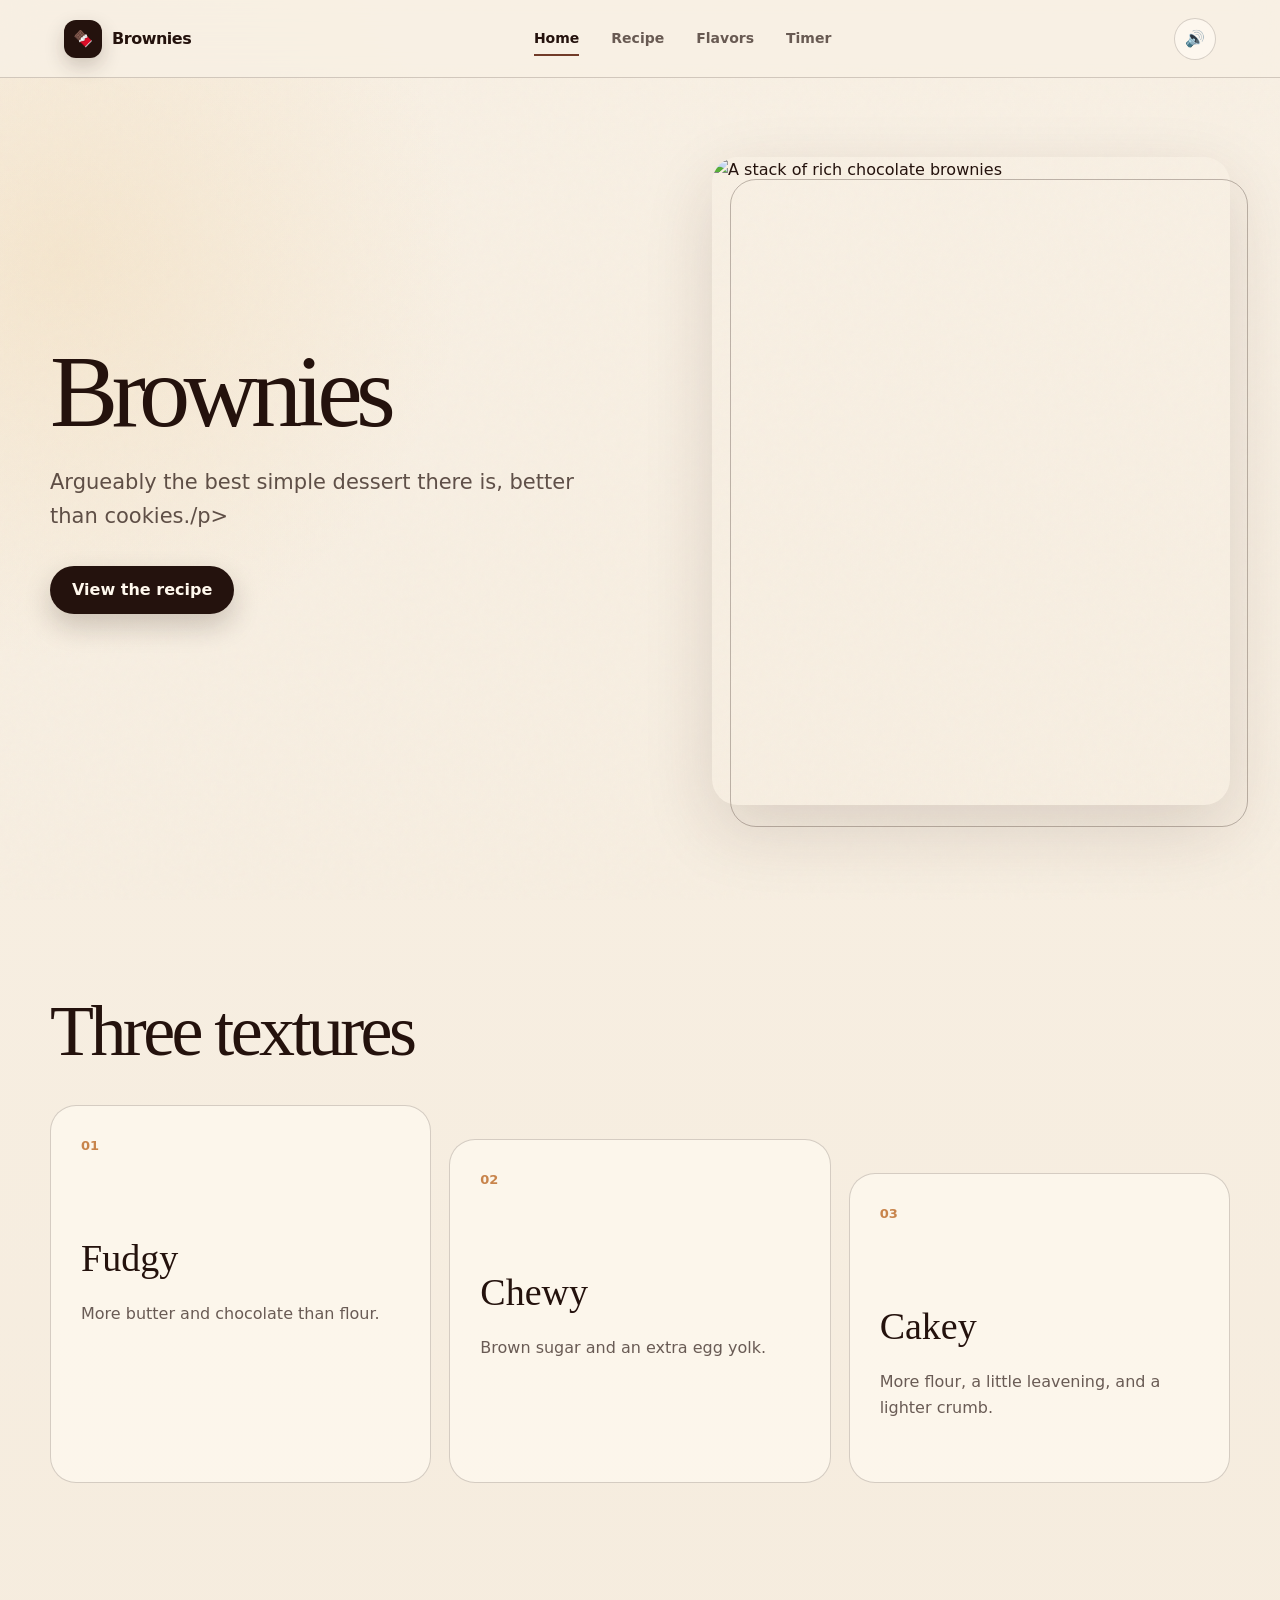
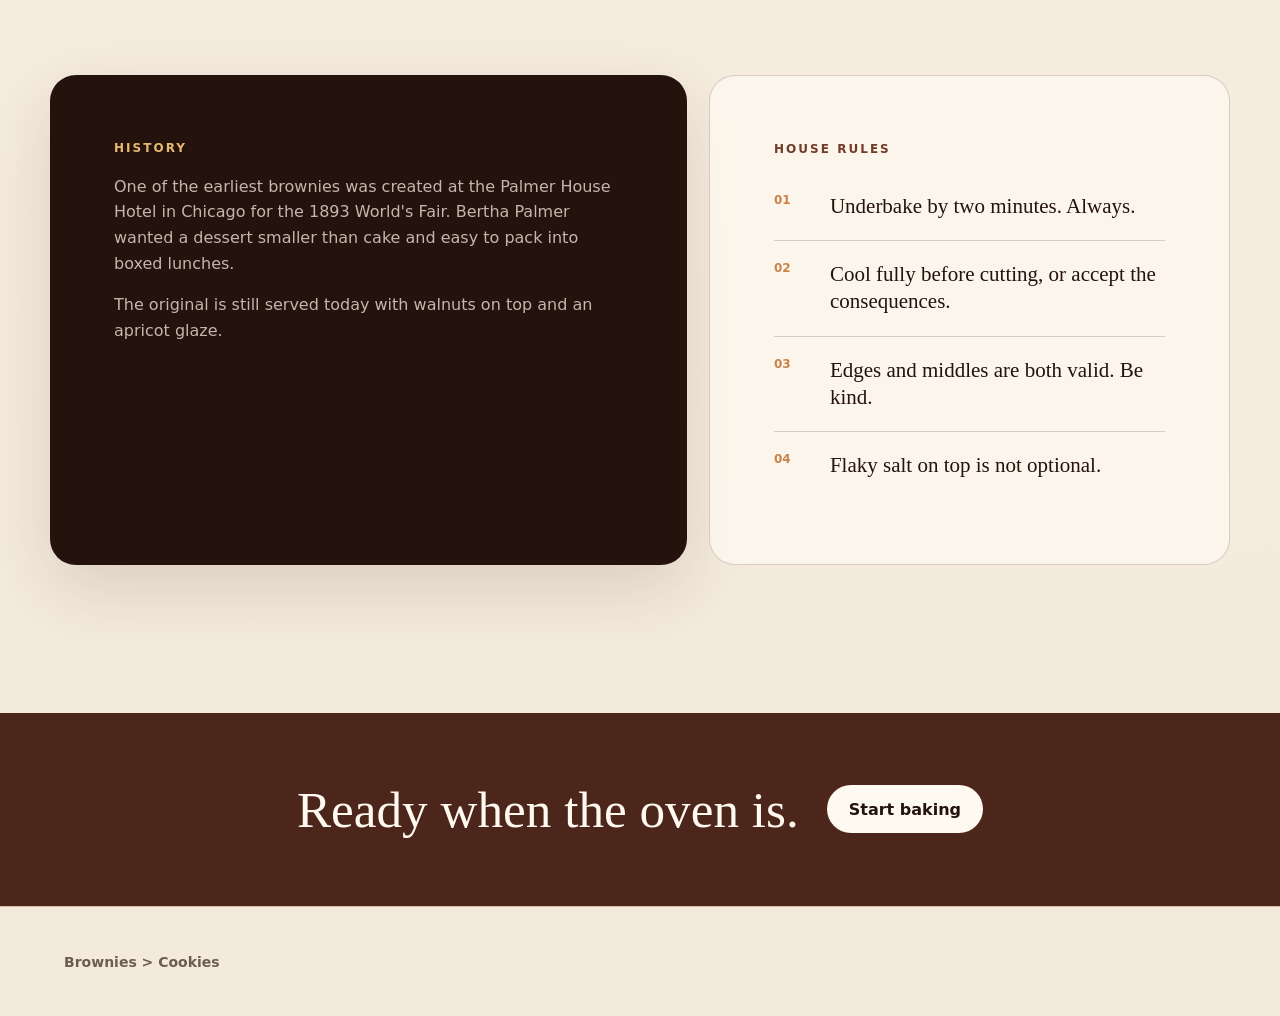
==== index.html @ 72a2b845 "Update index.html" ====
<!DOCTYPE html>
<html lang="en">
<head>
    <meta charset="UTF-8">
    <meta name="viewport" content="width=device-width,initial-scale=1.0">
    <meta name="description" content="Brownie Club is a cozy guide to fudgy brownies, flavor ideas, baking timers, and a tiny stacking game.">
    <title>Brownie</title>
    <link rel="icon" href="favicon.svg" type="image/svg+xml">
    <link rel="stylesheet" href="styles.css">
    <script src="script.js" defer></script>
</head>
<body>

<header class="site-header">
    <a class="brand" href="index.html" aria-label="Brownie Club home">
        <span class="brand-mark">🍫</span>
        <span>Brownies</span>
    </a>
    <button class="menu-button" type="button" aria-label="Open navigation" aria-expanded="false">Menu</button>
    <nav class="site-nav" aria-label="Main navigation">
        <a href="index.html">Home</a>
        <a href="recipe.html">Recipe</a>
        <a href="flavors.html">Flavors</a>
        <a href="timer.html">Timer</a>
    </nav>
    <button class="sound-button" type="button" aria-label="Toggle sounds" title="Toggle sounds">🔊</button>
</header>

<main>
    <section class="hero section-shell">
        <div class="hero-copy reveal">
            <h1>Brownies</h1>
            <p class="hero-text">Argueably the best simple dessert there is, better than cookies./p>
            <div class="button-row">
                <a class="button button-primary" href="recipe.html">View the recipe</a>
            </div>
        </div>
        <div class="hero-photo reveal">
            <img src="https://images.unsplash.com/photo-1590841609987-4ac211afdde1?auto=format&fit=crop&w=1200&q=85" alt="A stack of rich chocolate brownies">
        </div>
    </section>

    <section class="texture-section section-shell">
        <div class="section-heading reveal">
            <h2>Three textures</h2>
        </div>
        <div class="texture-grid">
            <article class="texture-card reveal">
                <span class="card-number">01</span>
                <h3>Fudgy</h3>
                <p>More butter and chocolate than flour.</p>
            </article>
            <article class="texture-card reveal">
                <span class="card-number">02</span>
                <h3>Chewy</h3>
                <p>Brown sugar and an extra egg yolk.</p>
            </article>
            <article class="texture-card reveal">
                <span class="card-number">03</span>
                <h3>Cakey</h3>
                <p>More flour, a little leavening, and a lighter crumb.</p>
            </article>
        </div>
    </section>

    <section class="split-section section-shell">
        <article class="history-card reveal">
            <p class="eyebrow">History</p>
            <p>One of the earliest brownies was created at the Palmer House Hotel in Chicago for the 1893 World's Fair. Bertha Palmer wanted a dessert smaller than cake and easy to pack into boxed lunches.</p>
            <p>The original is still served today with walnuts on top and an apricot glaze.</p>
        </article>
        <article class="rules-card reveal">
            <p class="eyebrow">House rules</p>
            <ul class="rule-list">
                <li><span>01</span>Underbake by two minutes. Always.</li>
                <li><span>02</span>Cool fully before cutting, or accept the consequences.</li>
                <li><span>03</span>Edges and middles are both valid. Be kind.</li>
                <li><span>04</span>Flaky salt on top is not optional.</li>
            </ul>
        </article>
    </section>

    <section class="closing-banner">
        <p>Ready when the oven is.</p>
        <a class="button button-light" href="recipe.html">Start baking</a>
    </section>
</main>

<footer class="site-footer">
    <strong>Brownies &gt; Cookies</strong>
</footer>
</body>
</html>
---- styles.css ----
:root {
    --cream: #f4eadb;
    --paper: #fffaf1;
    --ink: #24120d;
    --brown: #4d261b;
    --brown-2: #713b28;
    --caramel: #c8844b;
    --gold: #e7b96f;
    --line: rgba(36, 18, 13, 0.18);
    --shadow: 0 24px 70px rgba(55, 27, 18, 0.14);
    --radius: 26px;
}

* {
    box-sizing: border-box;
}

html {
    scroll-behavior: smooth;
}

body {
    margin: 0;
    color: var(--ink);
    background:
        radial-gradient(circle at 5% 10%, rgba(231, 185, 111, 0.18), transparent 25rem),
        linear-gradient(180deg, #f8f0e4 0%, var(--cream) 100%);
    font-family: Inter, ui-sans-serif, system-ui, -apple-system, BlinkMacSystemFont, "Segoe UI", sans-serif;
    line-height: 1.6;
}

body::before {
    position: fixed;
    inset: 0;
    z-index: -1;
    content: "";
    opacity: 0.32;
    pointer-events: none;
    background-image: url("data:image/svg+xml,%3Csvg viewBox='0 0 180 180' xmlns='http://www.w3.org/2000/svg'%3E%3Cfilter id='n'%3E%3CfeTurbulence type='fractalNoise' baseFrequency='.8' numOctaves='3' stitchTiles='stitch'/%3E%3C/filter%3E%3Crect width='100%25' height='100%25' filter='url(%23n)' opacity='.08'/%3E%3C/svg%3E");
}

img {
    display: block;
    max-width: 100%;
}

a {
    color: inherit;
}

button,
a {
    -webkit-tap-highlight-color: transparent;
}

button {
    font: inherit;
}

.site-header {
    position: sticky;
    top: 0;
    z-index: 50;
    display: grid;
    grid-template-columns: auto 1fr auto;
    align-items: center;
    gap: 28px;
    min-height: 78px;
    padding: 0 5vw;
    border-bottom: 1px solid var(--line);
    background: rgba(248, 240, 228, 0.9);
    backdrop-filter: blur(18px);
}

.brand {
    display: inline-flex;
    align-items: center;
    gap: 10px;
    color: var(--ink);
    font-weight: 800;
    letter-spacing: -0.03em;
    text-decoration: none;
}

.brand-mark {
    display: grid;
    width: 38px;
    height: 38px;
    place-items: center;
    border-radius: 12px;
    background: var(--ink);
    box-shadow: 0 8px 20px rgba(36, 18, 13, 0.2);
}

.site-nav {
    display: flex;
    justify-content: center;
    gap: 8px;
}

.site-nav a {
    position: relative;
    padding: 9px 12px;
    color: rgba(36, 18, 13, 0.68);
    font-size: 14px;
    font-weight: 700;
    text-decoration: none;
    transition: color 0.2s ease;
}

.site-nav a::after {
    position: absolute;
    right: 12px;
    bottom: 3px;
    left: 12px;
    height: 2px;
    content: "";
    background: var(--brown-2);
    transform: scaleX(0);
    transform-origin: center;
    transition: transform 0.2s ease;
}

.site-nav a:hover,
.site-nav a.active {
    color: var(--ink);
}

.site-nav a:hover::after,
.site-nav a.active::after {
    transform: scaleX(1);
}

.sound-button,
.menu-button {
    border: 1px solid var(--line);
    color: var(--ink);
    background: rgba(255, 250, 241, 0.72);
    cursor: pointer;
}

.sound-button {
    width: 42px;
    height: 42px;
    border-radius: 50%;
}

.menu-button {
    display: none;
    padding: 8px 12px;
    border-radius: 999px;
    font-size: 13px;
    font-weight: 800;
}

.section-shell {
    width: min(1180px, calc(100% - 40px));
    margin: 0 auto;
}

.hero {
    display: grid;
    grid-template-columns: 1.05fr 0.95fr;
    align-items: center;
    gap: clamp(40px, 7vw, 100px);
    min-height: calc(100vh - 78px);
    padding-top: 72px;
    padding-bottom: 88px;
}

.eyebrow {
    margin: 0 0 14px;
    color: var(--brown-2);
    font-size: 12px;
    font-weight: 900;
    letter-spacing: 0.17em;
    text-transform: uppercase;
}

.hero h1,
.page-intro h1,
.about-copy h1 {
    margin: 0;
    font-family: Georgia, "Times New Roman", serif;
    font-size: clamp(58px, 8vw, 112px);
    font-weight: 500;
    letter-spacing: -0.065em;
    line-height: 0.86;
}

.hero h1 em {
    color: var(--brown-2);
    font-weight: 400;
}

.hero-text {
    max-width: 650px;
    margin: 30px 0 0;
    color: rgba(36, 18, 13, 0.72);
    font-size: clamp(17px, 2vw, 21px);
}

.button-row {
    display: flex;
    flex-wrap: wrap;
    gap: 12px;
    margin-top: 32px;
}

.button {
    display: inline-flex;
    min-height: 48px;
    align-items: center;
    justify-content: center;
    padding: 0 21px;
    border: 1px solid transparent;
    border-radius: 999px;
    font-weight: 800;
    text-decoration: none;
    cursor: pointer;
    transition: transform 0.2s ease, box-shadow 0.2s ease, background 0.2s ease;
}

.button:hover {
    transform: translateY(-2px);
}

.button-primary {
    color: #fff8ed;
    background: var(--ink);
    box-shadow: 0 12px 28px rgba(36, 18, 13, 0.2);
}

.button-primary:hover {
    background: var(--brown);
    box-shadow: 0 16px 32px rgba(36, 18, 13, 0.25);
}

.button-secondary {
    border-color: var(--line);
    color: var(--ink);
    background: rgba(255, 250, 241, 0.7);
}

.button-light {
    color: var(--ink);
    background: var(--paper);
}

.hero-photo {
    position: relative;
    transform: rotate(2deg);
}

.hero-photo::before {
    position: absolute;
    inset: 22px -18px -22px 18px;
    z-index: -1;
    border: 1px solid rgba(36, 18, 13, 0.28);
    border-radius: var(--radius);
    content: "";
}

.hero-photo img {
    width: 100%;
    aspect-ratio: 4 / 5;
    border-radius: var(--radius);
    object-fit: cover;
    box-shadow: var(--shadow);
}

.photo-note {
    position: absolute;
    right: -24px;
    bottom: 42px;
    padding: 14px 18px;
    border: 1px solid var(--line);
    border-radius: 14px;
    background: var(--paper);
    box-shadow: 0 12px 30px rgba(36, 18, 13, 0.16);
    font-family: Georgia, "Times New Roman", serif;
    font-size: 17px;
    transform: rotate(-5deg);
}

.texture-section,
.split-section,
.timeline-section {
    padding-top: 96px;
    padding-bottom: 96px;
}

.section-heading {
    max-width: 760px;
    margin-bottom: 38px;
}

.section-heading h2,
.history-card h2,
.paper-card h2 {
    margin: 0;
    font-family: Georgia, "Times New Roman", serif;
    font-size: clamp(40px, 6vw, 72px);
    font-weight: 500;
    letter-spacing: -0.05em;
    line-height: 0.98;
}

.texture-grid {
    display: grid;
    grid-template-columns: repeat(3, 1fr);
    gap: 18px;
}

.texture-card {
    min-height: 310px;
    padding: 30px;
    border: 1px solid var(--line);
    border-radius: var(--radius);
    background: rgba(255, 250, 241, 0.64);
    transition: transform 0.25s ease, background 0.25s ease, box-shadow 0.25s ease;
}

.texture-card:hover {
    background: var(--paper);
    box-shadow: 0 18px 50px rgba(36, 18, 13, 0.1);
    transform: translateY(-8px);
}

.texture-card:nth-child(2) {
    margin-top: 34px;
}

.texture-card:nth-child(3) {
    margin-top: 68px;
}

.card-number {
    display: block;
    margin-bottom: 72px;
    color: var(--caramel);
    font-size: 13px;
    font-weight: 900;
}

.texture-card h3 {
    margin: 0 0 12px;
    font-family: Georgia, "Times New Roman", serif;
    font-size: 38px;
    font-weight: 500;
}

.texture-card p {
    margin: 0;
    color: rgba(36, 18, 13, 0.68);
}

.split-section {
    display: grid;
    grid-template-columns: 1.1fr 0.9fr;
    gap: 22px;
}

.history-card,
.rules-card {
    padding: clamp(30px, 5vw, 64px);
    border-radius: var(--radius);
}

.history-card {
    color: #fff7eb;
    background: var(--ink);
    box-shadow: var(--shadow);
}

.history-card .eyebrow {
    color: var(--gold);
}

.history-card p:not(.eyebrow) {
    max-width: 650px;
    color: rgba(255, 247, 235, 0.72);
}

.text-link {
    display: inline-block;
    margin-top: 14px;
    color: var(--gold);
    font-weight: 800;
    text-decoration: none;
}

.rules-card {
    border: 1px solid var(--line);
    background: rgba(255, 250, 241, 0.7);
}

.rule-list {
    margin: 0;
    padding: 0;
    list-style: none;
}

.rule-list li {
    display: grid;
    grid-template-columns: 42px 1fr;
    gap: 14px;
    padding: 20px 0;
    border-bottom: 1px solid var(--line);
    font-family: Georgia, "Times New Roman", serif;
    font-size: 21px;
    line-height: 1.3;
}

.rule-list li:last-child {
    border-bottom: 0;
}

.rule-list span {
    color: var(--caramel);
    font-family: Inter, ui-sans-serif, system-ui, sans-serif;
    font-size: 12px;
    font-weight: 900;
}

.closing-banner {
    display: flex;
    align-items: center;
    justify-content: center;
    gap: 28px;
    margin-top: 52px;
    padding: 56px 20px;
    color: #fff9f0;
    background: var(--brown);
}

.closing-banner p {
    margin: 0;
    font-family: Georgia, "Times New Roman", serif;
    font-size: clamp(28px, 4vw, 52px);
}

.site-footer {
    display: flex;
    align-items: center;
    justify-content: space-between;
    gap: 20px;
    min-height: 110px;
    padding: 30px 5vw;
    border-top: 1px solid var(--line);
    color: rgba(36, 18, 13, 0.66);
    font-size: 14px;
}

.page-main {
    min-height: calc(100vh - 188px);
}

.page-intro {
    max-width: 900px;
    padding-top: 96px;
    padding-bottom: 58px;
    text-align: center;
}

.page-intro h1 {
    font-size: clamp(60px, 9vw, 108px);
}

.page-intro > p:last-child {
    max-width: 650px;
    margin: 24px auto 0;
    color: rgba(36, 18, 13, 0.68);
    font-size: 18px;
}

.recipe-top {
    display: grid;
    grid-template-columns: 1.15fr 0.85fr;
    gap: 22px;
    align-items: stretch;
}

.recipe-photo img {
    width: 100%;
    height: 100%;
    min-height: 440px;
    border-radius: var(--radius);
    object-fit: cover;
    box-shadow: var(--shadow);
}

.scale-panel {
    display: flex;
    flex-direction: column;
    justify-content: center;
    padding: clamp(28px, 5vw, 56px);
    border: 1px solid var(--line);
    border-radius: var(--radius);
    background: rgba(255, 250, 241, 0.78);
}

.scale-controls {
    display: flex;
    align-items: center;
    justify-content: space-between;
    gap: 22px;
    margin: 18px 0 28px;
}

.circle-button {
    flex: 0 0 auto;
    width: 52px;
    height: 52px;
    border: 0;
    border-radius: 50%;
    color: #fff7eb;
    background: var(--ink);
    font-size: 20px;
    cursor: pointer;
    transition: transform 0.2s ease, opacity 0.2s ease;
}

.circle-button:hover:not(:disabled) {
    transform: scale(1.08);
}

.circle-button:disabled {
    opacity: 0.3;
    cursor: not-allowed;
}

.scale-value {
    display: flex;
    flex-direction: column;
    text-align: center;
}

.scale-value strong {
    font-family: Georgia, "Times New Roman", serif;
    font-size: clamp(28px, 4vw, 46px);
    font-weight: 500;
}

.scale-value > span {
    color: rgba(36, 18, 13, 0.58);
    font-weight: 700;
}

.tray-callout {
    display: flex;
    flex-direction: column;
    gap: 4px;
    padding: 18px 20px;
    border-radius: 16px;
    color: #fff7eb;
    background: var(--brown);
}

.tray-callout span {
    color: rgba(255, 247, 235, 0.65);
    font-size: 12px;
    font-weight: 800;
    letter-spacing: 0.08em;
    text-transform: uppercase;
}

.small-note {
    margin: 15px 0 0;
    color: rgba(36, 18, 13, 0.55);
    font-size: 13px;
    text-align: center;
}

.recipe-grid {
    display: grid;
    grid-template-columns: 0.9fr 1.1fr;
    gap: 22px;
    padding-top: 24px;
    padding-bottom: 76px;
}

.paper-card {
    padding: clamp(26px, 4vw, 46px);
    border: 1px solid var(--line);
    border-radius: var(--radius);
    background: var(--paper);
    box-shadow: 0 18px 50px rgba(36, 18, 13, 0.08);
}

.paper-card h2 {
    margin-bottom: 28px;
    font-size: clamp(38px, 5vw, 58px);
}

.card-title-row {
    display: flex;
    align-items: center;
    justify-content: space-between;
    gap: 20px;
}

.card-title-row > span {
    color: var(--brown-2);
    font-size: 13px;
    font-weight: 800;
}

.table-wrap {
    overflow-x: auto;
}

.ingredient-table {
    width: 100%;
    border-collapse: collapse;
}

.ingredient-table th,
.ingredient-table td {
    padding: 15px 4px;
    border-bottom: 1px solid var(--line);
    text-align: left;
}

.ingredient-table th {
    color: rgba(36, 18, 13, 0.5);
    font-size: 11px;
    letter-spacing: 0.12em;
    text-transform: uppercase;
}

.ingredient-table th:last-child,
.ingredient-table td:last-child {
    text-align: right;
}

.ingredient-table td:last-child {
    color: var(--brown-2);
    font-weight: 800;
}

.instruction-list {
    display: grid;
    gap: 22px;
    margin: 0;
    padding: 0;
    list-style: none;
}

.instruction-list li {
    display: grid;
    grid-template-columns: 42px 1fr;
    gap: 16px;
}

.instruction-list li > span {
    display: grid;
    width: 38px;
    height: 38px;
    place-items: center;
    border-radius: 50%;
    color: #fff7eb;
    background: var(--ink);
    font-size: 13px;
    font-weight: 900;
}

.instruction-list p {
    margin: 5px 0 0;
}

.tip-strip {
    display: grid;
    grid-template-columns: auto 1fr auto;
    align-items: center;
    gap: 18px;
    margin-bottom: 84px;
    padding: 24px 28px;
    border: 1px solid var(--line);
    border-radius: 18px;
    background: rgba(255, 250, 241, 0.7);
}

.tip-strip a {
    color: var(--brown-2);
    font-weight: 900;
    text-decoration: none;
}

.flavor-grid {
    display: grid;
    grid-template-columns: repeat(3, 1fr);
    gap: 18px;
    padding-bottom: 84px;
}

.flavor-card {
    display: flex;
    min-height: 350px;
    flex-direction: column;
    align-items: flex-start;
    padding: 28px;
    border: 1px solid var(--line);
    border-radius: var(--radius);
    color: var(--ink);
    background: rgba(255, 250, 241, 0.72);
    text-align: left;
    cursor: pointer;
    transition: transform 0.25s ease, background 0.25s ease, box-shadow 0.25s ease;
}

.flavor-card:hover,
.flavor-card.open {
    background: var(--paper);
    box-shadow: 0 20px 54px rgba(36, 18, 13, 0.12);
    transform: translateY(-6px);
}

.flavor-icon {
    display: grid;
    width: 62px;
    height: 62px;
    margin-bottom: 54px;
    place-items: center;
    border-radius: 18px;
    background: rgba(200, 132, 75, 0.14);
    font-size: 30px;
}

.flavor-meta {
    color: var(--brown-2);
    font-size: 12px;
    font-weight: 900;
    letter-spacing: 0.09em;
    text-transform: uppercase;
}

.flavor-card strong {
    margin-top: 6px;
    font-family: Georgia, "Times New Roman", serif;
    font-size: 31px;
    font-weight: 500;
    line-height: 1.05;
}

.flavor-detail {
    overflow: hidden;
    max-height: 0;
    margin-top: 0;
    color: rgba(36, 18, 13, 0.66);
    opacity: 0;
    transition: max-height 0.35s ease, margin 0.35s ease, opacity 0.35s ease;
}

.flavor-card.open .flavor-detail {
    max-height: 120px;
    margin-top: 18px;
    opacity: 1;
}

.flavor-action {
    margin-top: auto;
    padding-top: 22px;
    color: var(--brown-2);
    font-size: 13px;
    font-weight: 900;
}

.timer-layout {
    display: grid;
    grid-template-columns: 1fr 0.8fr;
    gap: 34px;
    align-items: center;
    padding-bottom: 74px;
}

.timer-face {
    padding: 36px;
    border-radius: var(--radius);
    color: #fff7eb;
    background: var(--ink);
    box-shadow: var(--shadow);
    text-align: center;
}

.timer-ring {
    display: grid;
    width: min(430px, 100%);
    aspect-ratio: 1;
    margin: 0 auto;
    place-items: center;
    border: 2px solid rgba(255, 247, 235, 0.2);
    border-radius: 50%;
    background:
        radial-gradient(circle at 35% 30%, rgba(200, 132, 75, 0.24), transparent 35%),
        rgba(255, 255, 255, 0.025);
    box-shadow: inset 0 0 0 16px rgba(255, 255, 255, 0.025);
}

.timer-ring > div {
    display: flex;
    flex-direction: column;
}

#timerDisplay {
    font-family: Georgia, "Times New Roman", serif;
    font-size: clamp(62px, 10vw, 108px);
    letter-spacing: -0.05em;
    line-height: 1;
}

#timerTexture {
    margin-top: 10px;
    color: var(--gold);
    font-size: 14px;
    letter-spacing: 0.15em;
    text-transform: uppercase;
}

.timer-buttons {
    display: flex;
    justify-content: center;
    gap: 12px;
    margin-top: 30px;
}

.timer-face .button-primary {
    color: var(--ink);
    background: var(--gold);
}

.timer-face .button-secondary {
    border-color: rgba(255, 247, 235, 0.22);
    color: #fff7eb;
    background: transparent;
}

.timer-status {
    min-height: 24px;
    margin: 18px 0 0;
    color: rgba(255, 247, 235, 0.64);
    font-size: 13px;
}

.timer-options {
    display: grid;
    gap: 12px;
}

.timer-option {
    display: grid;
    grid-template-columns: 72px 1fr;
    padding: 22px;
    border: 1px solid var(--line);
    border-radius: 18px;
    color: var(--ink);
    background: rgba(255, 250, 241, 0.65);
    text-align: left;
    cursor: pointer;
    transition: transform 0.2s ease, background 0.2s ease, border 0.2s ease;
}

.timer-option:hover,
.timer-option.active {
    border-color: var(--brown-2);
    background: var(--paper);
    transform: translateX(-6px);
}

.timer-option > span {
    grid-row: 1 / span 2;
    color: var(--brown-2);
    font-size: 13px;
    font-weight: 900;
}

.timer-option strong {
    font-family: Georgia, "Times New Roman", serif;
    font-size: 28px;
    font-weight: 500;
}

.timer-option p {
    margin: 4px 0 0;
    color: rgba(36, 18, 13, 0.62);
    font-size: 14px;
}

.game-shell {
    padding-bottom: 86px;
}

.score-row {
    display: flex;
    justify-content: center;
    gap: 70px;
    margin-bottom: 20px;
}

.score-row div {
    display: flex;
    min-width: 86px;
    flex-direction: column;
    text-align: center;
}

.score-row span {
    color: rgba(36, 18, 13, 0.52);
    font-size: 12px;
    font-weight: 900;
    letter-spacing: 0.12em;
    text-transform: uppercase;
}

.score-row strong {
    font-family: Georgia, "Times New Roman", serif;
    font-size: 48px;
    font-weight: 500;
    line-height: 1;
}

.canvas-wrap {
    position: relative;
    overflow: hidden;
    max-width: 900px;
    margin: 0 auto;
    border: 1px solid var(--line);
    border-radius: var(--radius);
    background: var(--ink);
    box-shadow: var(--shadow);
}

#stackerCanvas {
    display: block;
    width: 100%;
    height: auto;
    touch-action: manipulation;
}

.game-overlay {
    position: absolute;
    inset: 0;
    display: flex;
    align-items: center;
    justify-content: center;
    flex-direction: column;
    gap: 20px;
    padding: 30px;
    color: #fff7eb;
    background: rgba(36, 18, 13, 0.68);
    backdrop-filter: blur(4px);
    text-align: center;
}

.game-overlay.hidden {
    display: none;
}

.game-overlay strong {
    max-width: 520px;
    font-family: Georgia, "Times New Roman", serif;
    font-size: clamp(28px, 5vw, 52px);
    font-weight: 500;
    line-height: 1.05;
}

.game-drop {
    display: flex;
    min-width: 210px;
    margin: 22px auto 0;
}

.game-drop:disabled {
    opacity: 0.38;
    cursor: not-allowed;
    transform: none;
}

.keyboard-note {
    margin: 12px 0 0;
    color: rgba(36, 18, 13, 0.52);
    font-size: 13px;
    text-align: center;
}

.about-hero {
    display: grid;
    grid-template-columns: 1.05fr 0.75fr;
    gap: clamp(34px, 7vw, 90px);
    align-items: center;
    padding-top: 110px;
    padding-bottom: 100px;
}

.about-copy h1 {
    font-size: clamp(56px, 8vw, 100px);
}

.about-copy > p:not(.eyebrow) {
    max-width: 680px;
    color: rgba(36, 18, 13, 0.7);
    font-size: 18px;
}

.about-quote {
    position: relative;
    padding: 50px 42px;
    border-radius: var(--radius);
    color: #fff7eb;
    background: var(--brown);
    box-shadow: var(--shadow);
    transform: rotate(2deg);
}

.about-quote > span {
    display: block;
    height: 58px;
    color: var(--gold);
    font-family: Georgia, "Times New Roman", serif;
    font-size: 96px;
    line-height: 1;
}

.about-quote p {
    margin: 0;
    font-family: Georgia, "Times New Roman", serif;
    font-size: clamp(24px, 3vw, 36px);
    line-height: 1.25;
}

.timeline {
    position: relative;
    max-width: 900px;
    margin: 0 auto;
}

.timeline::before {
    position: absolute;
    top: 0;
    bottom: 0;
    left: 113px;
    width: 1px;
    content: "";
    background: var(--line);
}

.timeline-item {
    position: relative;
    display: grid;
    grid-template-columns: 90px 1fr;
    gap: 46px;
    padding: 0 0 54px;
}

.timeline-item::before {
    position: absolute;
    top: 8px;
    left: 107px;
    width: 13px;
    height: 13px;
    border: 3px solid var(--cream);
    border-radius: 50%;
    content: "";
    background: var(--brown-2);
}

.timeline-item > strong {
    color: var(--brown-2);
    font-family: Georgia, "Times New Roman", serif;
    font-size: 26px;
    text-align: right;
}

.timeline-item h3 {
    margin: 0 0 8px;
    font-family: Georgia, "Times New Roman", serif;
    font-size: 30px;
    font-weight: 500;
}

.timeline-item p {
    margin: 0;
    color: rgba(36, 18, 13, 0.65);
}

.reveal {
    opacity: 0;
    transform: translateY(20px);
    transition: opacity 0.65s ease, transform 0.65s ease;
}

.reveal.visible {
    opacity: 1;
    transform: translateY(0);
}

@media (prefers-reduced-motion: reduce) {
    html {
        scroll-behavior: auto;
    }

    *,
    *::before,
    *::after {
        transition-duration: 0.01ms !important;
        animation-duration: 0.01ms !important;
        animation-iteration-count: 1 !important;
    }

    .reveal {
        opacity: 1;
        transform: none;
    }
}

@media (max-width: 900px) {
    .site-header {
        grid-template-columns: 1fr auto auto;
        gap: 10px;
    }

    .menu-button {
        display: inline-flex;
    }

    .site-nav {
        position: absolute;
        top: calc(100% + 1px);
        right: 0;
        left: 0;
        display: none;
        padding: 14px 5vw 20px;
        border-bottom: 1px solid var(--line);
        background: rgba(248, 240, 228, 0.98);
        box-shadow: 0 18px 34px rgba(36, 18, 13, 0.1);
    }

    .site-nav.open {
        display: grid;
    }

    .site-nav a {
        padding: 13px 4px;
        border-bottom: 1px solid rgba(36, 18, 13, 0.08);
    }

    .site-nav a::after {
        display: none;
    }

    .hero,
    .recipe-top,
    .recipe-grid,
    .timer-layout,
    .about-hero,
    .split-section {
        grid-template-columns: 1fr;
    }

    .hero {
        min-height: auto;
    }

    .hero-photo {
        max-width: 650px;
        margin: 0 auto;
    }

    .texture-grid,
    .flavor-grid {
        grid-template-columns: 1fr 1fr;
    }

    .texture-card:nth-child(2),
    .texture-card:nth-child(3) {
        margin-top: 0;
    }

    .recipe-grid {
        padding-top: 22px;
    }

    .timer-layout {
        max-width: 720px;
    }

    .timer-options {
        grid-template-columns: repeat(3, 1fr);
    }

    .timer-option {
        grid-template-columns: 1fr;
    }

    .timer-option > span {
        grid-row: auto;
    }

    .timer-option:hover,
    .timer-option.active {
        transform: translateY(-4px);
    }

    .about-quote {
        transform: none;
    }
}

@media (max-width: 620px) {
    .site-header {
        min-height: 68px;
        padding: 0 18px;
    }

    .brand span:last-child {
        display: none;
    }

    .sound-button {
        width: 38px;
        height: 38px;
    }

    .section-shell {
        width: min(100% - 28px, 1180px);
    }

    .hero {
        padding-top: 50px;
        padding-bottom: 60px;
    }

    .hero h1,
    .page-intro h1,
    .about-copy h1 {
        font-size: clamp(50px, 17vw, 76px);
    }

    .photo-note {
        right: 8px;
        bottom: 18px;
    }

    .texture-grid,
    .flavor-grid,
    .timer-options {
        grid-template-columns: 1fr;
    }

    .texture-card {
        min-height: 250px;
    }

    .card-number {
        margin-bottom: 42px;
    }

    .closing-banner,
    .site-footer {
        flex-direction: column;
        text-align: center;
    }

    .page-intro {
        padding-top: 64px;
        padding-bottom: 40px;
    }

    .recipe-photo img {
        min-height: 310px;
    }

    .scale-panel,
    .paper-card,
    .timer-face {
        padding: 24px;
    }

    .scale-controls {
        gap: 10px;
    }

    .circle-button {
        width: 46px;
        height: 46px;
    }

    .tip-strip {
        grid-template-columns: 1fr;
    }

    .flavor-card {
        min-height: 310px;
    }

    .timer-ring {
        width: 100%;
    }

    .score-row {
        gap: 34px;
    }

    .timeline::before {
        left: 10px;
    }

    .timeline-item {
        grid-template-columns: 1fr;
        gap: 8px;
        padding-left: 34px;
    }

    .timeline-item::before {
        top: 8px;
        left: 4px;
    }

    .timeline-item > strong {
        text-align: left;
    }
}
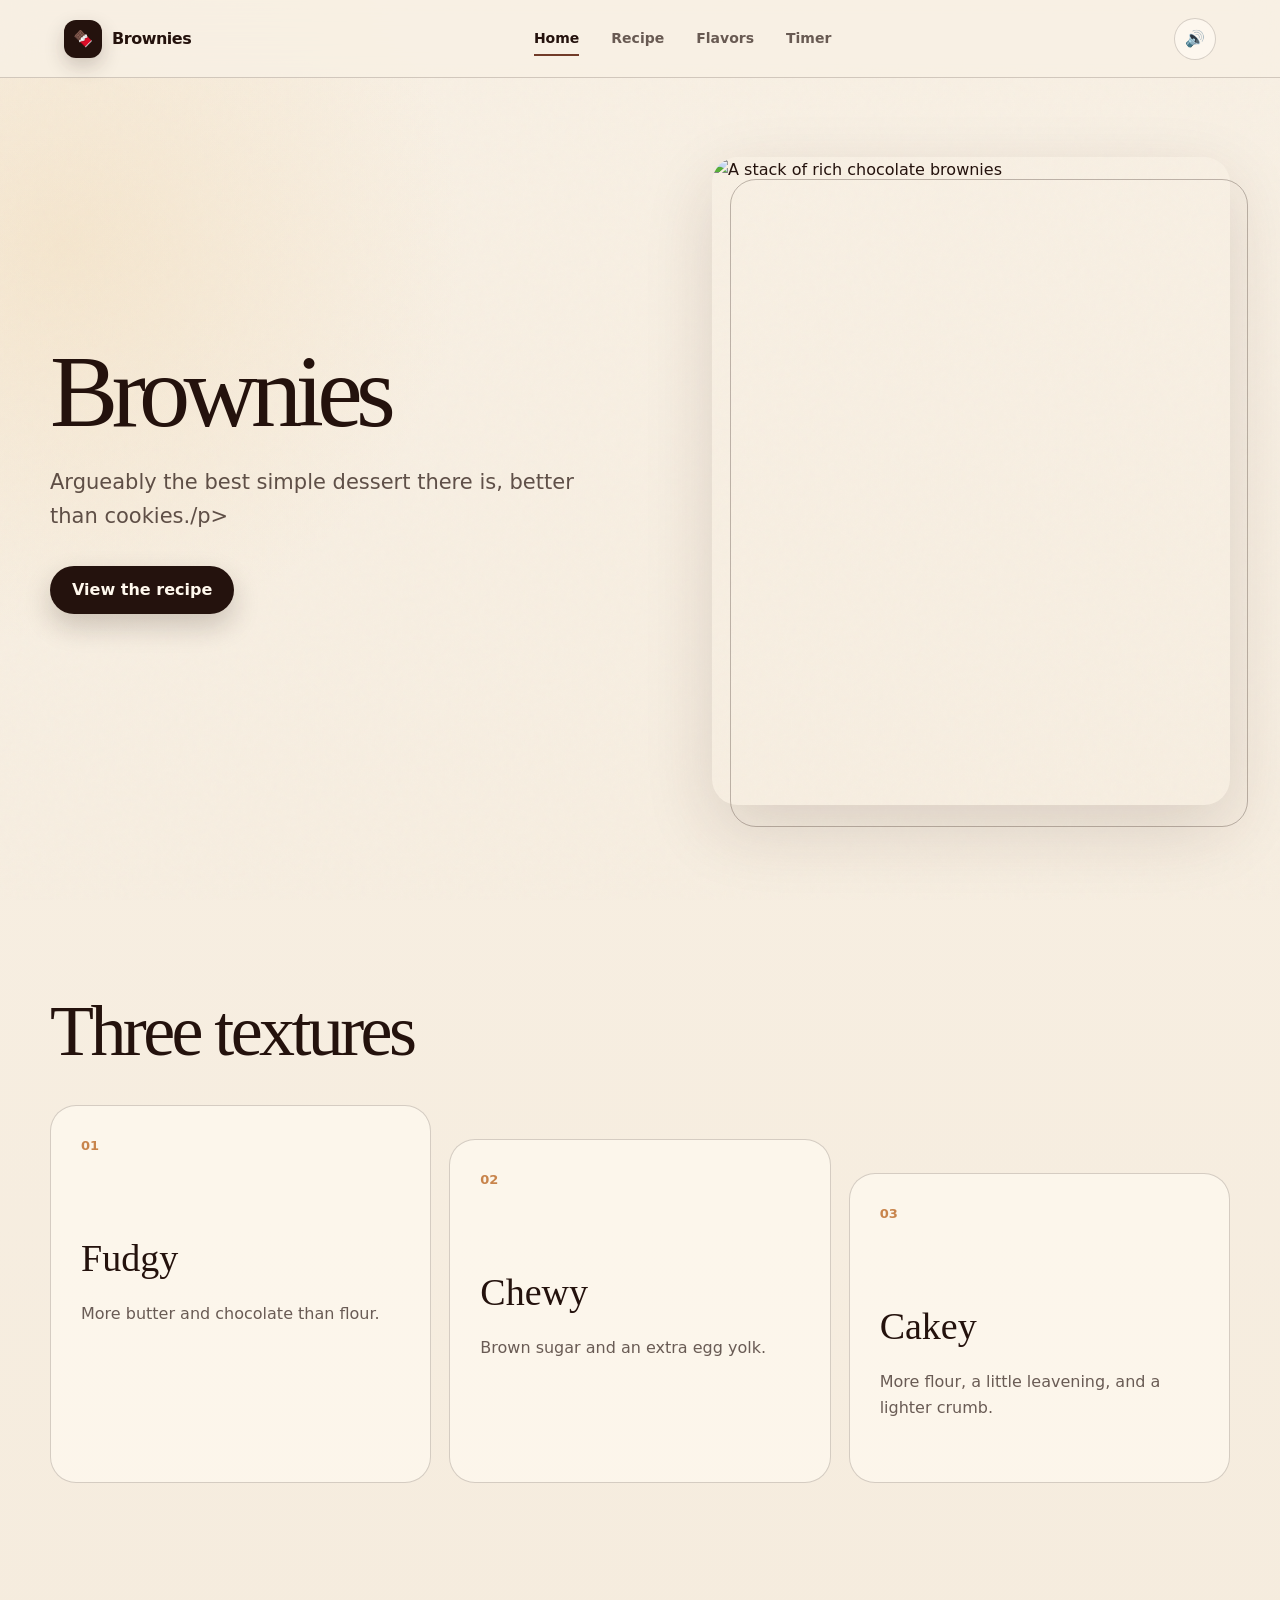
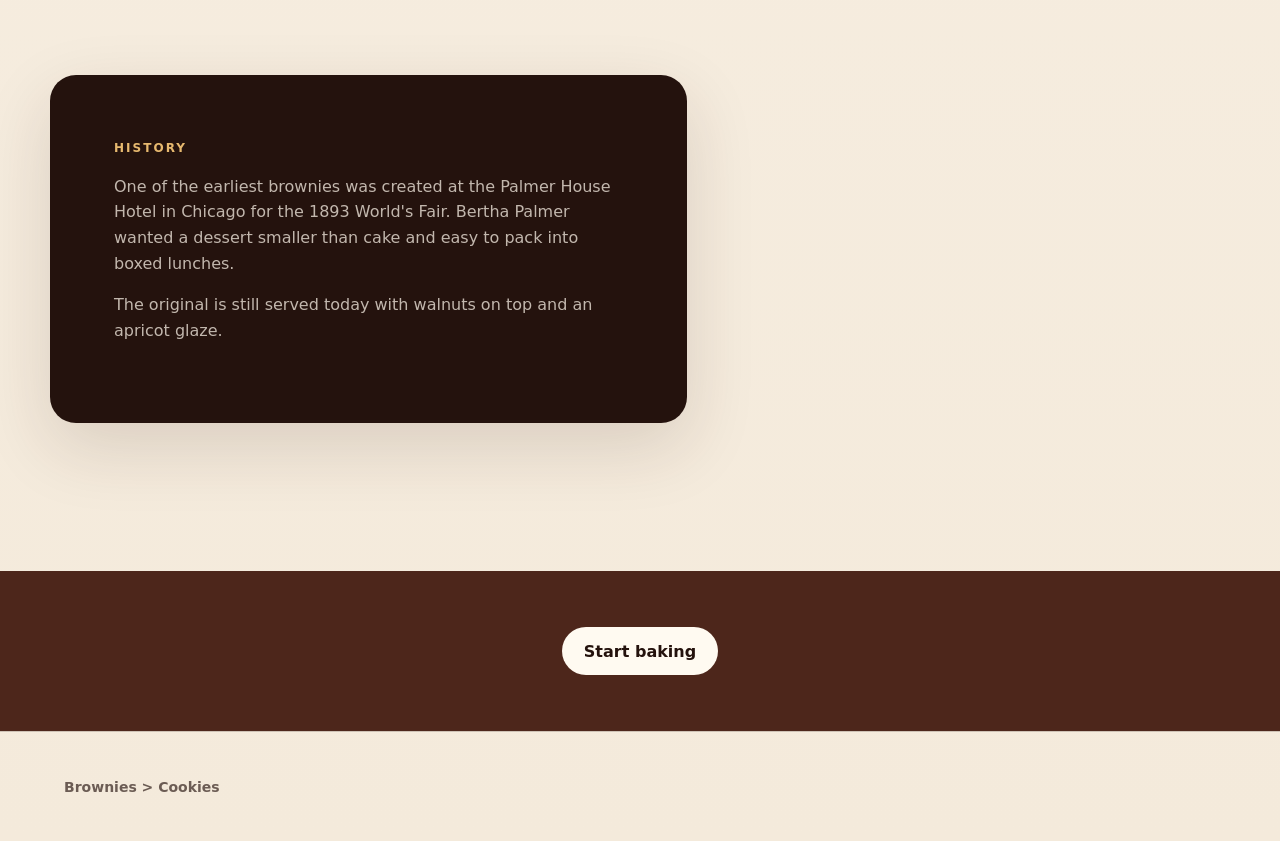
==== commit 259a9b70: "Update index.html" ====
--- a/index.html
+++ b/index.html
@@ -69,19 +69,9 @@
             <p>One of the earliest brownies was created at the Palmer House Hotel in Chicago for the 1893 World's Fair. Bertha Palmer wanted a dessert smaller than cake and easy to pack into boxed lunches.</p>
             <p>The original is still served today with walnuts on top and an apricot glaze.</p>
         </article>
-        <article class="rules-card reveal">
-            <p class="eyebrow">House rules</p>
-            <ul class="rule-list">
-                <li><span>01</span>Underbake by two minutes. Always.</li>
-                <li><span>02</span>Cool fully before cutting, or accept the consequences.</li>
-                <li><span>03</span>Edges and middles are both valid. Be kind.</li>
-                <li><span>04</span>Flaky salt on top is not optional.</li>
-            </ul>
-        </article>
     </section>
 
     <section class="closing-banner">
-        <p>Ready when the oven is.</p>
         <a class="button button-light" href="recipe.html">Start baking</a>
     </section>
 </main>
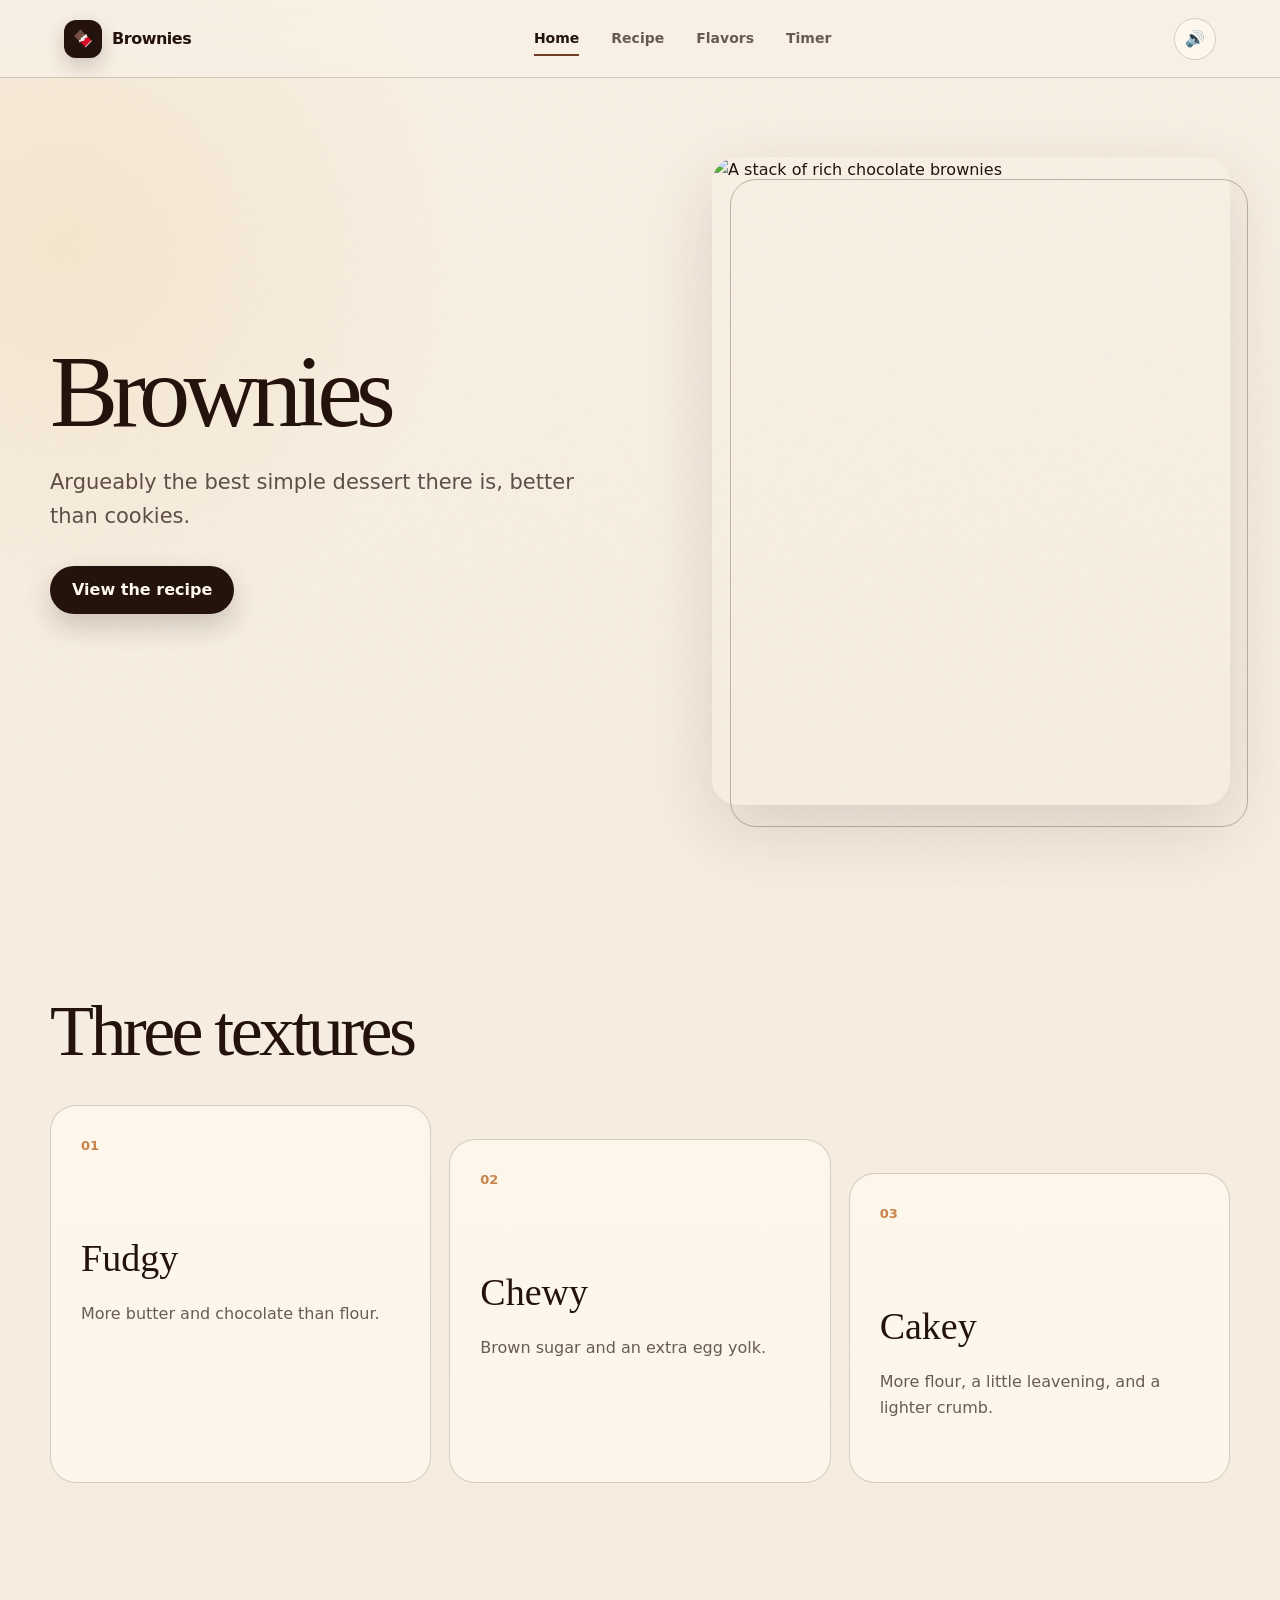
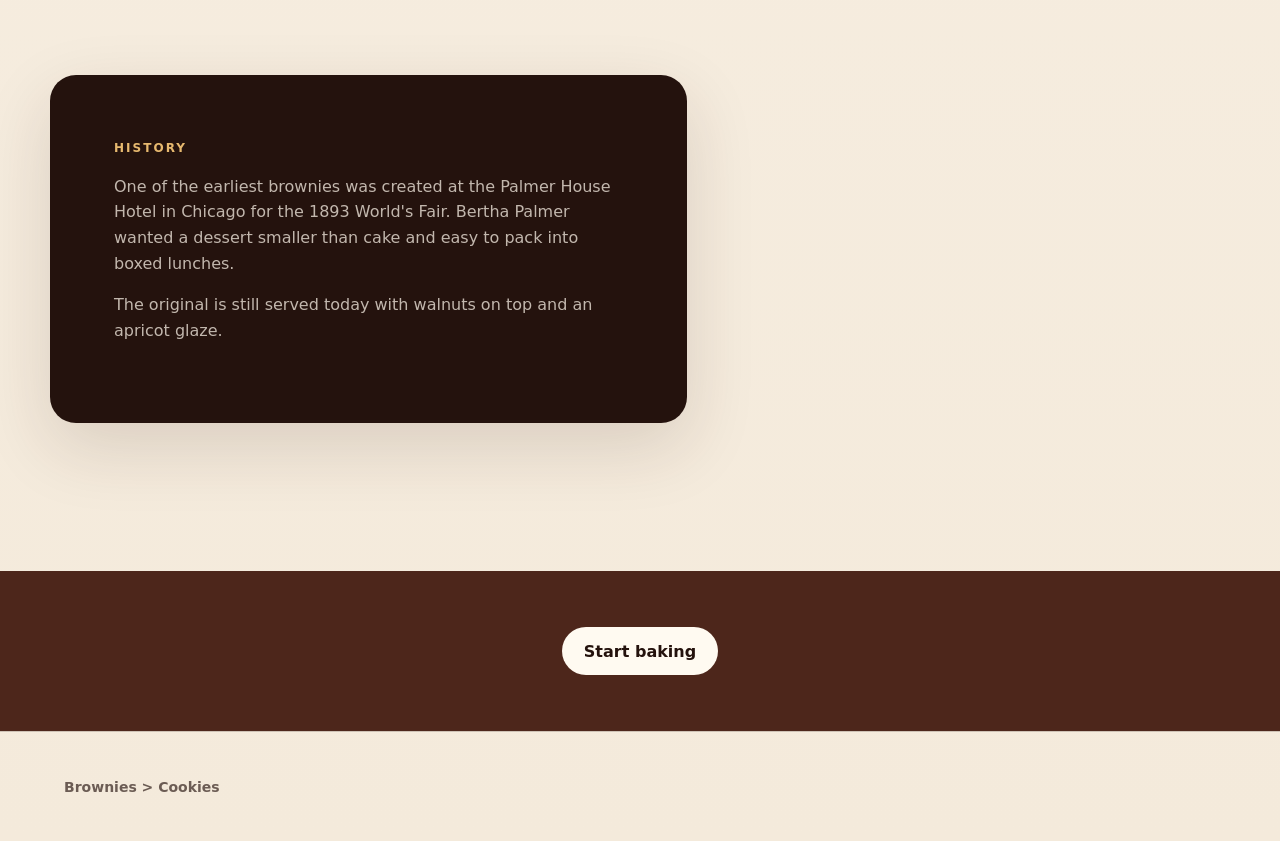
==== commit 8555632d: "Update index.html" ====
--- a/index.html
+++ b/index.html
@@ -30,7 +30,7 @@
     <section class="hero section-shell">
         <div class="hero-copy reveal">
             <h1>Brownies</h1>
-            <p class="hero-text">Argueably the best simple dessert there is, better than cookies./p>
+            <p class="hero-text">Argueably the best simple dessert there is, better than cookies.
             <div class="button-row">
                 <a class="button button-primary" href="recipe.html">View the recipe</a>
             </div>
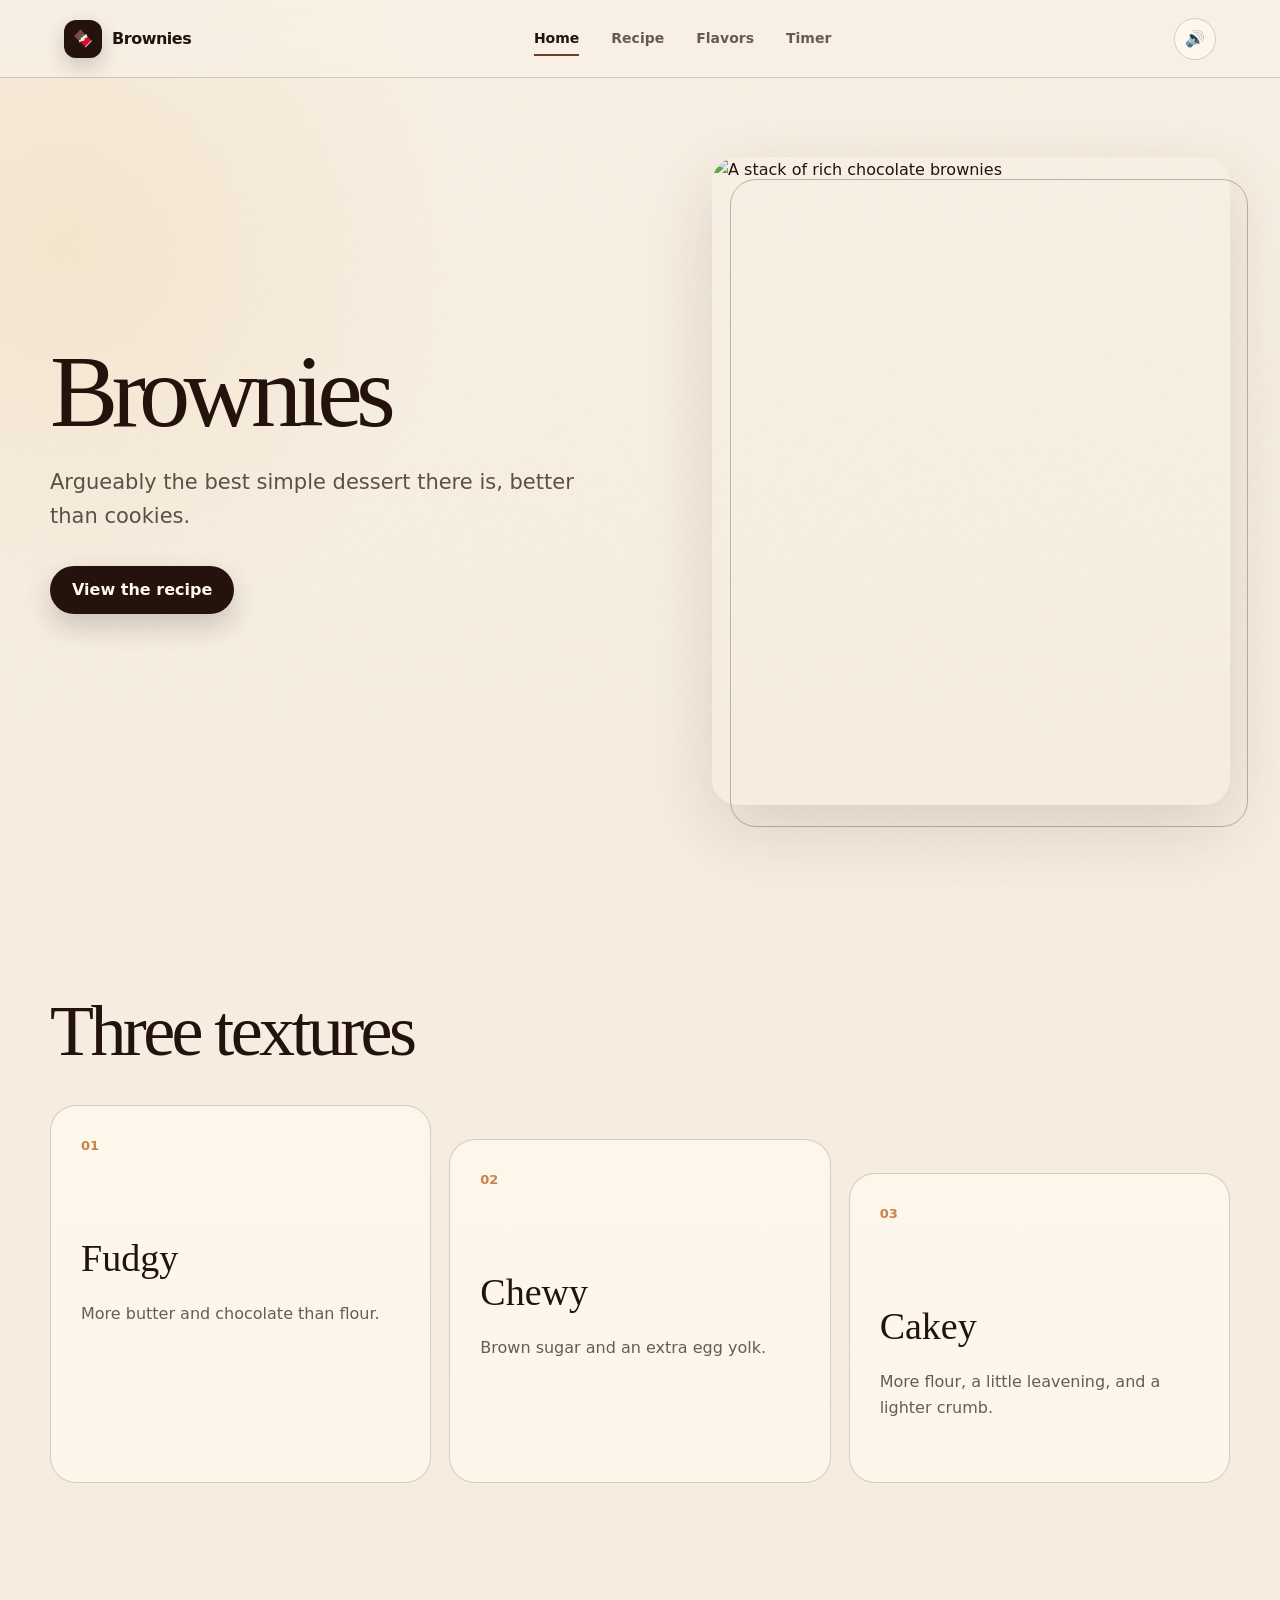
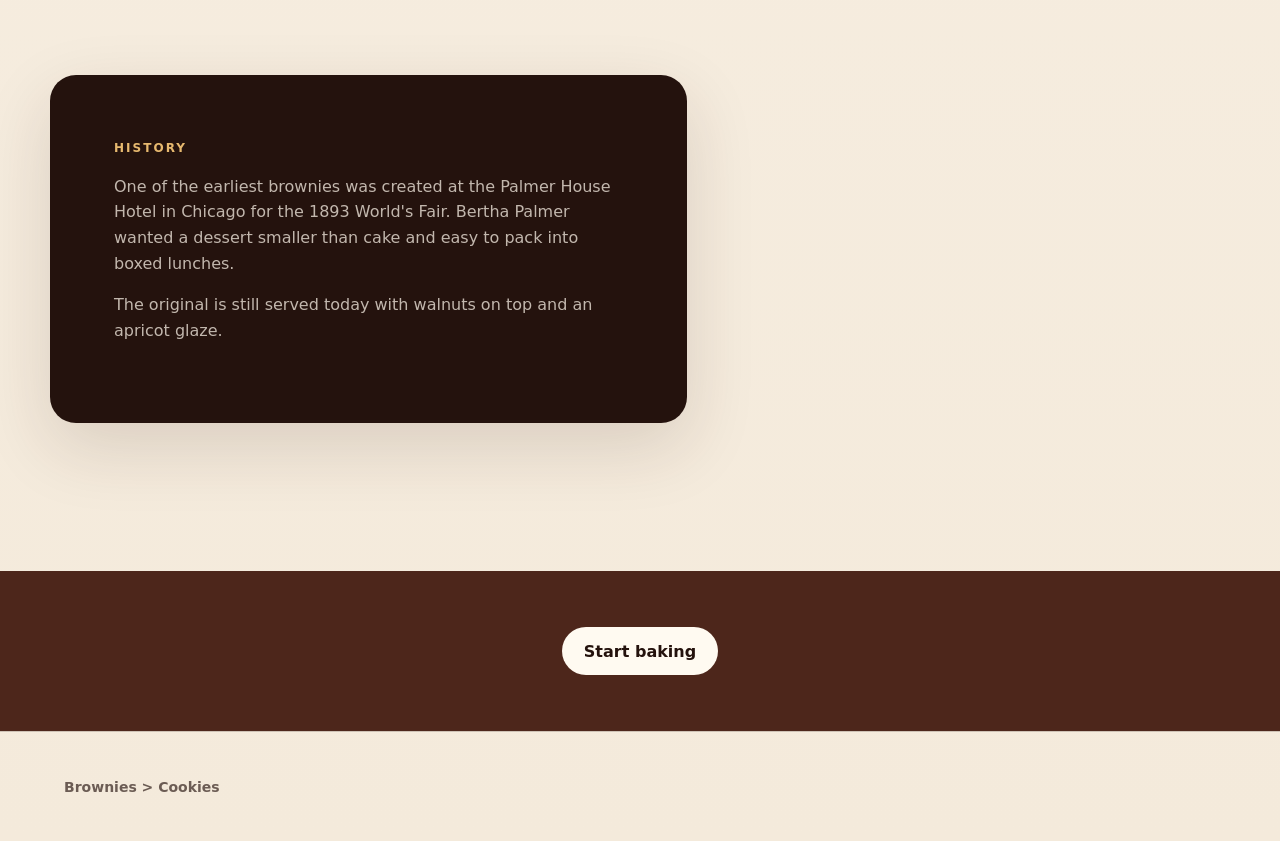
==== commit 3d1c0442: "Update index.html" ====
--- a/index.html
+++ b/index.html
@@ -3,7 +3,6 @@
 <head>
     <meta charset="UTF-8">
     <meta name="viewport" content="width=device-width,initial-scale=1.0">
-    <meta name="description" content="Brownie Club is a cozy guide to fudgy brownies, flavor ideas, baking timers, and a tiny stacking game.">
     <title>Brownie</title>
     <link rel="icon" href="favicon.svg" type="image/svg+xml">
     <link rel="stylesheet" href="styles.css">
@@ -30,7 +29,7 @@
     <section class="hero section-shell">
         <div class="hero-copy reveal">
             <h1>Brownies</h1>
-            <p class="hero-text">Argueably the best simple dessert there is, better than cookies.
+            <p class="hero-text">Argueably the best simple dessert there is, better than cookies.</p>
             <div class="button-row">
                 <a class="button button-primary" href="recipe.html">View the recipe</a>
             </div>
--- a/styles.css
+++ b/styles.css
@@ -1320,3 +1320,208 @@
         text-align: left;
     }
 }
+
+.site-header {
+    view-transition-name: brownie-header;
+}
+
+.brand-mark {
+    view-transition-name: brownie-logo;
+}
+
+.site-footer {
+    view-transition-name: brownie-footer;
+}
+
+::view-transition-group(root) {
+    animation-duration: 850ms;
+    background: #2b130d;
+}
+
+::view-transition-image-pair(root) {
+    isolation: isolate;
+    overflow: clip;
+}
+
+::view-transition-old(root) {
+    z-index: 1;
+    animation: brownie-page-out 500ms cubic-bezier(0.4, 0, 0.8, 0.2) both;
+}
+
+::view-transition-new(root) {
+    z-index: 2;
+    animation: brownie-page-in 850ms cubic-bezier(0.16, 1, 0.3, 1) both;
+}
+
+::view-transition-group(brownie-header),
+::view-transition-group(brownie-footer) {
+    animation-duration: 700ms;
+    animation-timing-function: cubic-bezier(0.16, 1, 0.3, 1);
+}
+
+::view-transition-old(brownie-logo) {
+    animation: brownie-logo-out 250ms ease-in both;
+}
+
+::view-transition-new(brownie-logo) {
+    animation: brownie-logo-in 650ms 120ms cubic-bezier(0.16, 1.35, 0.3, 1) both;
+}
+
+@keyframes brownie-page-out {
+    from {
+        opacity: 1;
+        filter: brightness(1) blur(0);
+        transform: scale(1);
+    }
+
+    to {
+        opacity: 0.28;
+        filter: brightness(0.42) blur(5px);
+        transform: scale(0.965);
+    }
+}
+
+@keyframes brownie-page-in {
+    0% {
+        clip-path: polygon(0 0, 0 0, 0 100%, 0 100%);
+        filter: brightness(0.7) saturate(0.75);
+        transform: translateX(4%);
+    }
+
+    58% {
+        clip-path: polygon(0 0, 78% 0, 58% 100%, 0 100%);
+    }
+
+    100% {
+        clip-path: polygon(0 0, 120% 0, 100% 100%, 0 100%);
+        filter: brightness(1) saturate(1);
+        transform: translateX(0);
+    }
+}
+
+@keyframes brownie-logo-out {
+    to {
+        opacity: 0;
+        transform: rotate(-12deg) scale(0.72);
+    }
+}
+
+@keyframes brownie-logo-in {
+    0% {
+        opacity: 0;
+        transform: rotate(18deg) scale(0.5);
+    }
+
+    70% {
+        opacity: 1;
+        transform: rotate(-4deg) scale(1.12);
+    }
+
+    100% {
+        opacity: 1;
+        transform: rotate(0) scale(1);
+    }
+}
+
+@media (prefers-reduced-motion: reduce) {
+    ::view-transition-group(*),
+    ::view-transition-old(*),
+    ::view-transition-new(*) {
+        animation-duration: 1ms !important;
+        animation-delay: 0ms !important;
+    }
+}
+
+body {
+    overflow-x: hidden;
+}
+
+.page-transition.is-entering .transition-layer,
+.page-transition.is-leaving .transition-layer {
+    transform: translateX(0) skewX(-10deg);
+}
+
+.page-transition.is-entering .transition-logo,
+.page-transition.is-leaving .transition-logo {
+    opacity: 1;
+    transform: skewX(10deg) scale(1) rotate(0);
+}
+
+@media (prefers-reduced-motion: reduce) {
+    .transition-layer,
+    .transition-logo {
+        transition-duration: 0.01ms;
+        transition-delay: 0s;
+    }
+}
+@view-transition {
+    navigation: auto;
+}
+
+.site-header {
+    view-transition-name: site-header;
+}
+
+main {
+    view-transition-name: page-content;
+}
+
+.site-footer {
+    view-transition-name: site-footer;
+}
+
+::view-transition-old(root),
+::view-transition-new(root) {
+    animation: none;
+}
+
+::view-transition-group(site-header),
+::view-transition-group(site-footer) {
+    animation-duration: 350ms;
+    animation-timing-function: ease;
+}
+
+::view-transition-group(page-content) {
+    animation-duration: 500ms;
+    animation-timing-function: cubic-bezier(0.22, 1, 0.36, 1);
+}
+
+::view-transition-old(page-content) {
+    animation: page-content-out 350ms ease both;
+}
+
+::view-transition-new(page-content) {
+    animation: page-content-in 500ms cubic-bezier(0.22, 1, 0.36, 1) both;
+}
+
+@keyframes page-content-out {
+    from {
+        opacity: 1;
+        transform: translateY(0) scale(1);
+    }
+
+    to {
+        opacity: 0;
+        transform: translateY(-8px) scale(0.995);
+    }
+}
+
+@keyframes page-content-in {
+    from {
+        opacity: 0;
+        transform: translateY(10px) scale(0.995);
+    }
+
+    to {
+        opacity: 1;
+        transform: translateY(0) scale(1);
+    }
+}
+
+@media (prefers-reduced-motion: reduce) {
+    ::view-transition-group(*),
+    ::view-transition-old(*),
+    ::view-transition-new(*) {
+        animation-duration: 1ms !important;
+    }
+}
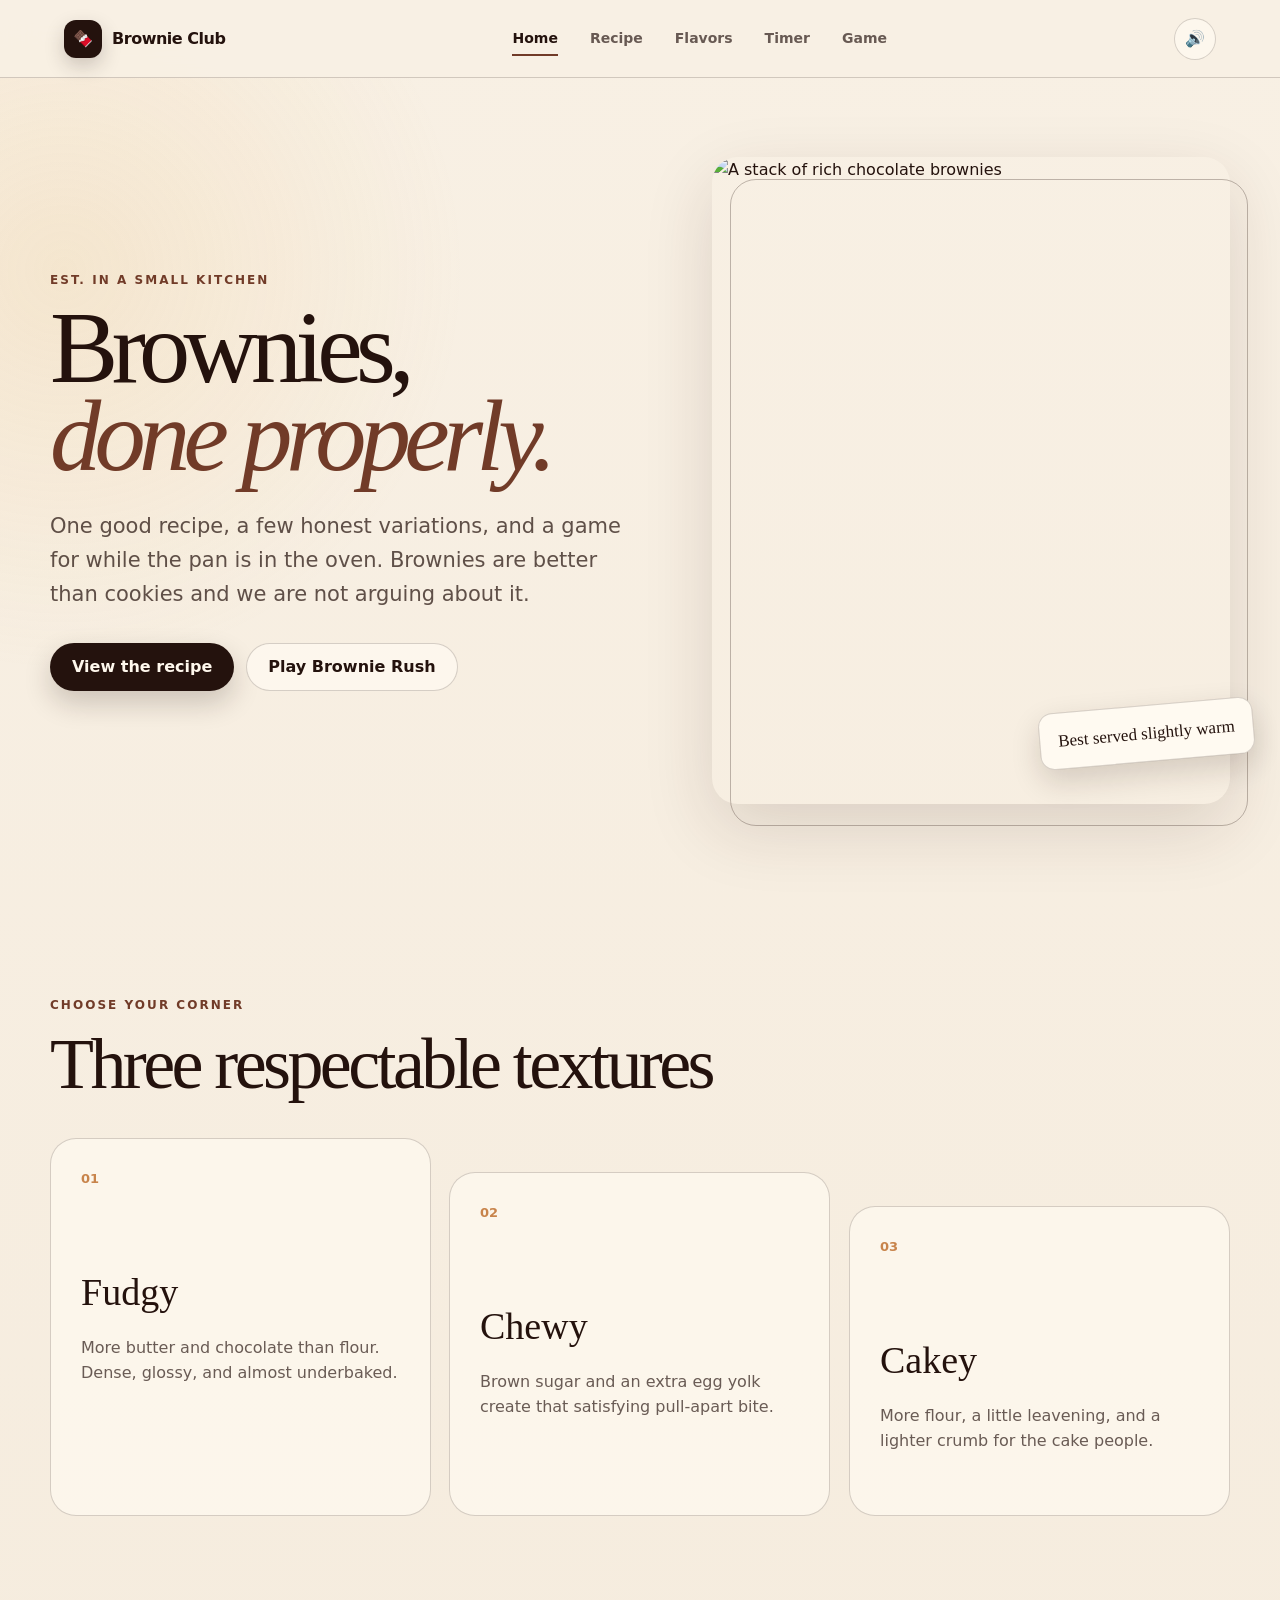
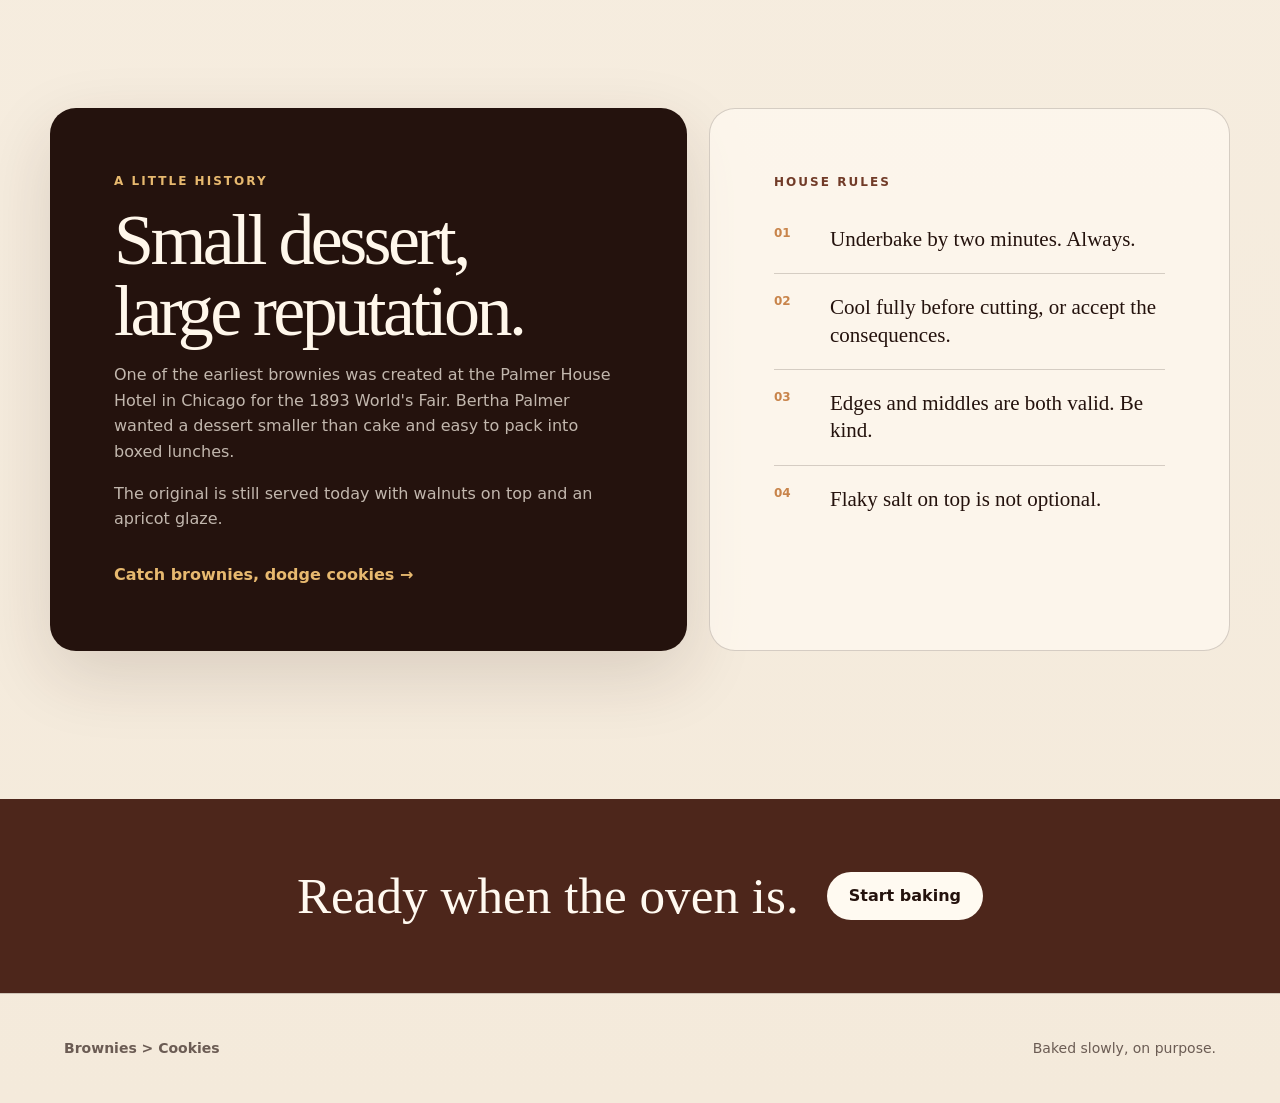
==== commit c16fc191: "Add files via upload" ====
--- a/index.html
+++ b/index.html
@@ -3,8 +3,13 @@
 <head>
     <meta charset="UTF-8">
     <meta name="viewport" content="width=device-width,initial-scale=1.0">
-    <title>Brownie</title>
+    <meta name="description" content="Brownie Club is a cozy guide to fudgy brownies, flavor ideas, baking timers, and a fast brownie-catching game.">
+    <title>Brownie Club</title>
     <link rel="icon" href="favicon.svg" type="image/svg+xml">
+    <link rel="icon" href="favicon-32.png" type="image/png" sizes="32x32">
+    <link rel="shortcut icon" href="favicon.ico">
+    <link rel="apple-touch-icon" href="apple-touch-icon.png">
+    <meta name="theme-color" content="#24120d">
     <link rel="stylesheet" href="styles.css">
     <script src="script.js" defer></script>
 </head>
@@ -13,7 +18,7 @@
 <header class="site-header">
     <a class="brand" href="index.html" aria-label="Brownie Club home">
         <span class="brand-mark">🍫</span>
-        <span>Brownies</span>
+        <span>Brownie Club</span>
     </a>
     <button class="menu-button" type="button" aria-label="Open navigation" aria-expanded="false">Menu</button>
     <nav class="site-nav" aria-label="Main navigation">
@@ -21,6 +26,7 @@
         <a href="recipe.html">Recipe</a>
         <a href="flavors.html">Flavors</a>
         <a href="timer.html">Timer</a>
+        <a href="game.html">Game</a>
     </nav>
     <button class="sound-button" type="button" aria-label="Toggle sounds" title="Toggle sounds">🔊</button>
 </header>
@@ -28,55 +34,73 @@
 <main>
     <section class="hero section-shell">
         <div class="hero-copy reveal">
-            <h1>Brownies</h1>
-            <p class="hero-text">Argueably the best simple dessert there is, better than cookies.</p>
+            <p class="eyebrow">Est. in a small kitchen</p>
+            <h1>Brownies,<br><em>done properly.</em></h1>
+            <p class="hero-text">One good recipe, a few honest variations, and a game for while the pan is in the oven. Brownies are better than cookies and we are not arguing about it.</p>
             <div class="button-row">
                 <a class="button button-primary" href="recipe.html">View the recipe</a>
+                <a class="button button-secondary" href="game.html">Play Brownie Rush</a>
             </div>
         </div>
         <div class="hero-photo reveal">
             <img src="https://images.unsplash.com/photo-1590841609987-4ac211afdde1?auto=format&fit=crop&w=1200&q=85" alt="A stack of rich chocolate brownies">
+            <div class="photo-note">Best served slightly warm</div>
         </div>
     </section>
 
     <section class="texture-section section-shell">
         <div class="section-heading reveal">
-            <h2>Three textures</h2>
+            <p class="eyebrow">Choose your corner</p>
+            <h2>Three respectable textures</h2>
         </div>
         <div class="texture-grid">
             <article class="texture-card reveal">
                 <span class="card-number">01</span>
                 <h3>Fudgy</h3>
-                <p>More butter and chocolate than flour.</p>
+                <p>More butter and chocolate than flour. Dense, glossy, and almost underbaked.</p>
             </article>
             <article class="texture-card reveal">
                 <span class="card-number">02</span>
                 <h3>Chewy</h3>
-                <p>Brown sugar and an extra egg yolk.</p>
+                <p>Brown sugar and an extra egg yolk create that satisfying pull-apart bite.</p>
             </article>
             <article class="texture-card reveal">
                 <span class="card-number">03</span>
                 <h3>Cakey</h3>
-                <p>More flour, a little leavening, and a lighter crumb.</p>
+                <p>More flour, a little leavening, and a lighter crumb for the cake people.</p>
             </article>
         </div>
     </section>
 
     <section class="split-section section-shell">
         <article class="history-card reveal">
-            <p class="eyebrow">History</p>
+            <p class="eyebrow">A little history</p>
+            <h2>Small dessert,<br>large reputation.</h2>
             <p>One of the earliest brownies was created at the Palmer House Hotel in Chicago for the 1893 World's Fair. Bertha Palmer wanted a dessert smaller than cake and easy to pack into boxed lunches.</p>
             <p>The original is still served today with walnuts on top and an apricot glaze.</p>
+            <a class="text-link" href="game.html">Catch brownies, dodge cookies →</a>
+        </article>
+        <article class="rules-card reveal">
+            <p class="eyebrow">House rules</p>
+            <ul class="rule-list">
+                <li><span>01</span>Underbake by two minutes. Always.</li>
+                <li><span>02</span>Cool fully before cutting, or accept the consequences.</li>
+                <li><span>03</span>Edges and middles are both valid. Be kind.</li>
+                <li><span>04</span>Flaky salt on top is not optional.</li>
+            </ul>
         </article>
     </section>
 
     <section class="closing-banner">
+        <p>Ready when the oven is.</p>
         <a class="button button-light" href="recipe.html">Start baking</a>
     </section>
 </main>
 
 <footer class="site-footer">
     <strong>Brownies &gt; Cookies</strong>
+    <span>Baked slowly, on purpose.</span>
 </footer>
+
 </body>
 </html>
--- a/styles.css
+++ b/styles.css
@@ -16,10 +16,16 @@
 }
 
 html {
+    min-height: 100%;
+    background: #f8f0e4;
     scroll-behavior: smooth;
+    scroll-padding-top: 96px;
+    scrollbar-color: rgba(77, 38, 27, 0.5) transparent;
+    scrollbar-width: thin;
 }
 
 body {
+    min-height: 100vh;
     margin: 0;
     color: var(--ink);
     background:
@@ -27,6 +33,8 @@
         linear-gradient(180deg, #f8f0e4 0%, var(--cream) 100%);
     font-family: Inter, ui-sans-serif, system-ui, -apple-system, BlinkMacSystemFont, "Segoe UI", sans-serif;
     line-height: 1.6;
+    overflow-x: hidden;
+    overscroll-behavior-y: none;
 }
 
 body::before {
@@ -68,8 +76,9 @@
     min-height: 78px;
     padding: 0 5vw;
     border-bottom: 1px solid var(--line);
-    background: rgba(248, 240, 228, 0.9);
+    background: rgba(248, 240, 228, 0.92);
     backdrop-filter: blur(18px);
+    -webkit-backdrop-filter: blur(18px);
 }
 
 .brand {
@@ -135,7 +144,7 @@
 .menu-button {
     border: 1px solid var(--line);
     color: var(--ink);
-    background: rgba(255, 250, 241, 0.72);
+    background: rgba(255, 250, 241, 0.74);
     cursor: pointer;
 }
 
@@ -156,16 +165,6 @@
 .section-shell {
     width: min(1180px, calc(100% - 40px));
     margin: 0 auto;
-}
-
-.hero {
-    display: grid;
-    grid-template-columns: 1.05fr 0.95fr;
-    align-items: center;
-    gap: clamp(40px, 7vw, 100px);
-    min-height: calc(100vh - 78px);
-    padding-top: 72px;
-    padding-bottom: 88px;
 }
 
 .eyebrow {
@@ -191,13 +190,6 @@
 .hero h1 em {
     color: var(--brown-2);
     font-weight: 400;
-}
-
-.hero-text {
-    max-width: 650px;
-    margin: 30px 0 0;
-    color: rgba(36, 18, 13, 0.72);
-    font-size: clamp(17px, 2vw, 21px);
 }
 
 .button-row {
@@ -239,12 +231,29 @@
 .button-secondary {
     border-color: var(--line);
     color: var(--ink);
-    background: rgba(255, 250, 241, 0.7);
+    background: rgba(255, 250, 241, 0.72);
 }
 
 .button-light {
     color: var(--ink);
     background: var(--paper);
+}
+
+.hero {
+    display: grid;
+    grid-template-columns: 1.05fr 0.95fr;
+    align-items: center;
+    gap: clamp(40px, 7vw, 100px);
+    min-height: calc(100vh - 78px);
+    padding-top: 72px;
+    padding-bottom: 88px;
+}
+
+.hero-text {
+    max-width: 650px;
+    margin: 30px 0 0;
+    color: rgba(36, 18, 13, 0.72);
+    font-size: clamp(17px, 2vw, 21px);
 }
 
 .hero-photo {
@@ -886,103 +895,6 @@
     font-size: 14px;
 }
 
-.game-shell {
-    padding-bottom: 86px;
-}
-
-.score-row {
-    display: flex;
-    justify-content: center;
-    gap: 70px;
-    margin-bottom: 20px;
-}
-
-.score-row div {
-    display: flex;
-    min-width: 86px;
-    flex-direction: column;
-    text-align: center;
-}
-
-.score-row span {
-    color: rgba(36, 18, 13, 0.52);
-    font-size: 12px;
-    font-weight: 900;
-    letter-spacing: 0.12em;
-    text-transform: uppercase;
-}
-
-.score-row strong {
-    font-family: Georgia, "Times New Roman", serif;
-    font-size: 48px;
-    font-weight: 500;
-    line-height: 1;
-}
-
-.canvas-wrap {
-    position: relative;
-    overflow: hidden;
-    max-width: 900px;
-    margin: 0 auto;
-    border: 1px solid var(--line);
-    border-radius: var(--radius);
-    background: var(--ink);
-    box-shadow: var(--shadow);
-}
-
-#stackerCanvas {
-    display: block;
-    width: 100%;
-    height: auto;
-    touch-action: manipulation;
-}
-
-.game-overlay {
-    position: absolute;
-    inset: 0;
-    display: flex;
-    align-items: center;
-    justify-content: center;
-    flex-direction: column;
-    gap: 20px;
-    padding: 30px;
-    color: #fff7eb;
-    background: rgba(36, 18, 13, 0.68);
-    backdrop-filter: blur(4px);
-    text-align: center;
-}
-
-.game-overlay.hidden {
-    display: none;
-}
-
-.game-overlay strong {
-    max-width: 520px;
-    font-family: Georgia, "Times New Roman", serif;
-    font-size: clamp(28px, 5vw, 52px);
-    font-weight: 500;
-    line-height: 1.05;
-}
-
-.game-drop {
-    display: flex;
-    min-width: 210px;
-    margin: 22px auto 0;
-}
-
-.game-drop:disabled {
-    opacity: 0.38;
-    cursor: not-allowed;
-    transform: none;
-}
-
-.keyboard-note {
-    margin: 12px 0 0;
-    color: rgba(36, 18, 13, 0.52);
-    font-size: 13px;
-    text-align: center;
-}
-
 .about-hero {
     display: grid;
     grid-template-columns: 1.05fr 0.75fr;
@@ -1085,31 +997,148 @@
 
 .reveal {
     opacity: 0;
-    transform: translateY(20px);
-    transition: opacity 0.65s ease, transform 0.65s ease;
+    transform: translate3d(0, 18px, 0) scale(0.997);
+    filter: blur(3px);
+    transition:
+        opacity 900ms cubic-bezier(0.16, 1, 0.3, 1),
+        transform 1050ms cubic-bezier(0.16, 1, 0.3, 1),
+        filter 900ms cubic-bezier(0.16, 1, 0.3, 1);
+    transition-delay: var(--reveal-delay, 0ms);
+    will-change: opacity, transform, filter;
 }
 
 .reveal.visible {
     opacity: 1;
-    transform: translateY(0);
-}
-
-@media (prefers-reduced-motion: reduce) {
-    html {
-        scroll-behavior: auto;
-    }
-
-    *,
-    *::before,
-    *::after {
-        transition-duration: 0.01ms !important;
-        animation-duration: 0.01ms !important;
-        animation-iteration-count: 1 !important;
-    }
-
-    .reveal {
+    transform: translate3d(0, 0, 0) scale(1);
+    filter: blur(0);
+}
+
+main {
+    view-transition-name: page-content;
+}
+
+::view-transition-old(root),
+::view-transition-new(root) {
+    animation: none;
+    mix-blend-mode: normal;
+}
+
+::view-transition-group(page-content) {
+    z-index: 1;
+    animation-duration: 820ms;
+    animation-timing-function: cubic-bezier(0.16, 1, 0.3, 1);
+}
+
+::view-transition-old(page-content),
+::view-transition-new(page-content) {
+    height: 100%;
+    mix-blend-mode: normal;
+    transform-origin: 50% 18%;
+    backface-visibility: hidden;
+}
+
+html:not([data-page-direction="back"])::view-transition-old(page-content) {
+    animation: page-soft-out-forward 470ms cubic-bezier(0.4, 0, 1, 1) both;
+}
+
+html:not([data-page-direction="back"])::view-transition-new(page-content) {
+    animation: page-soft-in-forward 820ms cubic-bezier(0.16, 1, 0.3, 1) both;
+}
+
+html[data-page-direction="back"]::view-transition-old(page-content) {
+    animation: page-soft-out-back 470ms cubic-bezier(0.4, 0, 1, 1) both;
+}
+
+html[data-page-direction="back"]::view-transition-new(page-content) {
+    animation: page-soft-in-back 820ms cubic-bezier(0.16, 1, 0.3, 1) both;
+}
+
+main:not(.page-fallback-in):not(.page-fallback-out) {
+    transition:
+        opacity 720ms cubic-bezier(0.16, 1, 0.3, 1),
+        transform 820ms cubic-bezier(0.16, 1, 0.3, 1),
+        filter 720ms cubic-bezier(0.16, 1, 0.3, 1);
+}
+
+main.page-fallback-out {
+    opacity: 0;
+    transform: translate3d(-10px, -3px, 0) scale(0.998);
+    filter: blur(2px);
+    transition:
+        opacity 260ms ease,
+        transform 260ms ease,
+        filter 260ms ease;
+}
+
+main.page-fallback-in {
+    opacity: 0;
+    transform: translate3d(14px, 7px, 0) scale(1.002);
+    filter: blur(3px);
+}
+
+@keyframes page-soft-out-forward {
+    from {
         opacity: 1;
-        transform: none;
+        transform: translate3d(0, 0, 0) scale(1);
+        filter: blur(0);
+    }
+
+    to {
+        opacity: 0;
+        transform: translate3d(-12px, -4px, 0) scale(0.998);
+        filter: blur(2.5px);
+    }
+}
+
+@keyframes page-soft-in-forward {
+    from {
+        opacity: 0;
+        transform: translate3d(18px, 8px, 0) scale(1.002);
+        filter: blur(4px);
+    }
+
+    42% {
+        opacity: 0.78;
+        filter: blur(1px);
+    }
+
+    to {
+        opacity: 1;
+        transform: translate3d(0, 0, 0) scale(1);
+        filter: blur(0);
+    }
+}
+
+@keyframes page-soft-out-back {
+    from {
+        opacity: 1;
+        transform: translate3d(0, 0, 0) scale(1);
+        filter: blur(0);
+    }
+
+    to {
+        opacity: 0;
+        transform: translate3d(12px, -4px, 0) scale(0.998);
+        filter: blur(2.5px);
+    }
+}
+
+@keyframes page-soft-in-back {
+    from {
+        opacity: 0;
+        transform: translate3d(-18px, 8px, 0) scale(1.002);
+        filter: blur(4px);
+    }
+
+    42% {
+        opacity: 0.78;
+        filter: blur(1px);
+    }
+
+    to {
+        opacity: 1;
+        transform: translate3d(0, 0, 0) scale(1);
+        filter: blur(0);
     }
 }
 
@@ -1176,10 +1205,6 @@
         margin-top: 0;
     }
 
-    .recipe-grid {
-        padding-top: 22px;
-    }
-
     .timer-layout {
         max-width: 720px;
     }
@@ -1297,10 +1322,6 @@
         width: 100%;
     }
 
-    .score-row {
-        gap: 34px;
-    }
-
     .timeline::before {
         left: 10px;
     }
@@ -1321,109 +1342,24 @@
     }
 }
 
-.site-header {
-    view-transition-name: brownie-header;
-}
-
-.brand-mark {
-    view-transition-name: brownie-logo;
-}
-
-.site-footer {
-    view-transition-name: brownie-footer;
-}
-
-::view-transition-group(root) {
-    animation-duration: 850ms;
-    background: #2b130d;
-}
-
-::view-transition-image-pair(root) {
-    isolation: isolate;
-    overflow: clip;
-}
-
-::view-transition-old(root) {
-    z-index: 1;
-    animation: brownie-page-out 500ms cubic-bezier(0.4, 0, 0.8, 0.2) both;
-}
-
-::view-transition-new(root) {
-    z-index: 2;
-    animation: brownie-page-in 850ms cubic-bezier(0.16, 1, 0.3, 1) both;
-}
-
-::view-transition-group(brownie-header),
-::view-transition-group(brownie-footer) {
-    animation-duration: 700ms;
-    animation-timing-function: cubic-bezier(0.16, 1, 0.3, 1);
-}
-
-::view-transition-old(brownie-logo) {
-    animation: brownie-logo-out 250ms ease-in both;
-}
-
-::view-transition-new(brownie-logo) {
-    animation: brownie-logo-in 650ms 120ms cubic-bezier(0.16, 1.35, 0.3, 1) both;
-}
-
-@keyframes brownie-page-out {
-    from {
+@media (prefers-reduced-motion: reduce) {
+    html {
+        scroll-behavior: auto;
+    }
+
+    *,
+    *::before,
+    *::after {
+        transition-duration: 0.01ms !important;
+        animation-duration: 0.01ms !important;
+        animation-iteration-count: 1 !important;
+    }
+
+    .reveal {
         opacity: 1;
-        filter: brightness(1) blur(0);
-        transform: scale(1);
-    }
-
-    to {
-        opacity: 0.28;
-        filter: brightness(0.42) blur(5px);
-        transform: scale(0.965);
-    }
-}
-
-@keyframes brownie-page-in {
-    0% {
-        clip-path: polygon(0 0, 0 0, 0 100%, 0 100%);
-        filter: brightness(0.7) saturate(0.75);
-        transform: translateX(4%);
-    }
-
-    58% {
-        clip-path: polygon(0 0, 78% 0, 58% 100%, 0 100%);
-    }
-
-    100% {
-        clip-path: polygon(0 0, 120% 0, 100% 100%, 0 100%);
-        filter: brightness(1) saturate(1);
-        transform: translateX(0);
-    }
-}
-
-@keyframes brownie-logo-out {
-    to {
-        opacity: 0;
-        transform: rotate(-12deg) scale(0.72);
-    }
-}
-
-@keyframes brownie-logo-in {
-    0% {
-        opacity: 0;
-        transform: rotate(18deg) scale(0.5);
-    }
-
-    70% {
-        opacity: 1;
-        transform: rotate(-4deg) scale(1.12);
-    }
-
-    100% {
-        opacity: 1;
-        transform: rotate(0) scale(1);
-    }
-}
-
-@media (prefers-reduced-motion: reduce) {
+        transform: none;
+    }
+
     ::view-transition-group(*),
     ::view-transition-old(*),
     ::view-transition-new(*) {
@@ -1432,96 +1368,241 @@
     }
 }
 
-body {
-    overflow-x: hidden;
-}
-
-.page-transition.is-entering .transition-layer,
-.page-transition.is-leaving .transition-layer {
-    transform: translateX(0) skewX(-10deg);
-}
-
-.page-transition.is-entering .transition-logo,
-.page-transition.is-leaving .transition-logo {
-    opacity: 1;
-    transform: skewX(10deg) scale(1) rotate(0);
-}
-
-@media (prefers-reduced-motion: reduce) {
-    .transition-layer,
-    .transition-logo {
-        transition-duration: 0.01ms;
-        transition-delay: 0s;
-    }
-}
-@view-transition {
-    navigation: auto;
-}
-
-.site-header {
-    view-transition-name: site-header;
-}
-
-main {
-    view-transition-name: page-content;
-}
-
-.site-footer {
-    view-transition-name: site-footer;
-}
-
-::view-transition-old(root),
-::view-transition-new(root) {
-    animation: none;
-}
-
-::view-transition-group(site-header),
-::view-transition-group(site-footer) {
-    animation-duration: 350ms;
-    animation-timing-function: ease;
-}
-
-::view-transition-group(page-content) {
-    animation-duration: 500ms;
-    animation-timing-function: cubic-bezier(0.22, 1, 0.36, 1);
-}
-
-::view-transition-old(page-content) {
-    animation: page-content-out 350ms ease both;
-}
-
-::view-transition-new(page-content) {
-    animation: page-content-in 500ms cubic-bezier(0.22, 1, 0.36, 1) both;
-}
-
-@keyframes page-content-out {
-    from {
-        opacity: 1;
-        transform: translateY(0) scale(1);
-    }
-
-    to {
-        opacity: 0;
-        transform: translateY(-8px) scale(0.995);
-    }
-}
-
-@keyframes page-content-in {
-    from {
-        opacity: 0;
-        transform: translateY(10px) scale(0.995);
-    }
-
-    to {
-        opacity: 1;
-        transform: translateY(0) scale(1);
-    }
-}
-
-@media (prefers-reduced-motion: reduce) {
-    ::view-transition-group(*),
-    ::view-transition-old(*),
-    ::view-transition-new(*) {
-        animation-duration: 1ms !important;
-    }
-}
+.game-page {
+    padding-bottom: 110px;
+}
+
+.fall-game {
+    overflow: hidden;
+    padding: 0;
+    border: 1px solid rgba(36, 18, 13, 0.16);
+    border-radius: 32px;
+    background: rgba(255, 250, 241, 0.78);
+    box-shadow: var(--shadow);
+}
+
+.fall-game-topbar {
+    display: grid;
+    grid-template-columns: 1fr auto 1fr;
+    align-items: center;
+    gap: 20px;
+    min-height: 84px;
+    padding: 14px 24px;
+    border-bottom: 1px solid rgba(36, 18, 13, 0.12);
+    background: rgba(255, 250, 241, 0.9);
+}
+
+.game-stat {
+    display: flex;
+    align-items: baseline;
+    gap: 11px;
+}
+
+.game-stat-right {
+    justify-content: flex-end;
+}
+
+.game-stat span {
+    color: rgba(36, 18, 13, 0.58);
+    font-size: 11px;
+    font-weight: 900;
+    letter-spacing: 0.14em;
+    text-transform: uppercase;
+}
+
+.game-stat strong {
+    font-family: Georgia, "Times New Roman", serif;
+    font-size: clamp(31px, 4vw, 46px);
+    font-weight: 500;
+    line-height: 1;
+}
+
+.game-status {
+    margin: 0;
+    color: rgba(36, 18, 13, 0.67);
+    font-size: 14px;
+    font-weight: 700;
+    text-align: center;
+}
+
+.fall-canvas-wrap {
+    position: relative;
+    overflow: hidden;
+    background: #ead2b5;
+    touch-action: none;
+}
+
+#panGameCanvas {
+    display: block;
+    width: 100%;
+    height: auto;
+    aspect-ratio: 900 / 560;
+    cursor: crosshair;
+    user-select: none;
+}
+
+.fall-game-overlay {
+    position: absolute;
+    inset: 0;
+    display: grid;
+    align-content: center;
+    justify-items: center;
+    padding: 30px;
+    color: #fff8ed;
+    text-align: center;
+    background: rgba(36, 18, 13, 0.67);
+    backdrop-filter: blur(8px);
+    -webkit-backdrop-filter: blur(8px);
+    transition: opacity 0.32s ease, visibility 0.32s ease;
+}
+
+.fall-game-overlay.hidden {
+    visibility: hidden;
+    opacity: 0;
+    pointer-events: none;
+}
+
+.fall-game-overlay strong {
+    max-width: 620px;
+    font-family: Georgia, "Times New Roman", serif;
+    font-size: clamp(34px, 6vw, 68px);
+    font-weight: 500;
+    letter-spacing: -0.045em;
+    line-height: 0.98;
+}
+
+.fall-game-overlay p {
+    max-width: 500px;
+    margin: 18px 0 26px;
+    color: rgba(255, 248, 237, 0.78);
+}
+
+.game-symbol-row {
+    display: flex;
+    align-items: center;
+    gap: 17px;
+    margin-bottom: 24px;
+    font-size: 31px;
+}
+
+.mini-brownie {
+    color: #7b3522;
+    text-shadow: 0 0 0 #fff;
+}
+
+.mini-pan {
+    color: #d9d2cc;
+    transform: rotate(-7deg);
+}
+
+.mini-cookie {
+    color: #d39050;
+    text-shadow: 5px -4px 0 #4b2518, -4px 5px 0 #4b2518;
+}
+
+.game-touch-controls {
+    display: grid;
+    grid-template-columns: 64px 1fr 64px;
+    align-items: center;
+    gap: 14px;
+    padding: 18px 24px 8px;
+}
+
+.game-touch-controls span {
+    color: rgba(36, 18, 13, 0.58);
+    font-size: 12px;
+    font-weight: 900;
+    letter-spacing: 0.14em;
+    text-align: center;
+    text-transform: uppercase;
+}
+
+.game-touch-controls button {
+    display: grid;
+    width: 58px;
+    height: 48px;
+    place-items: center;
+    border: 1px solid rgba(36, 18, 13, 0.18);
+    border-radius: 16px;
+    color: var(--ink);
+    background: var(--paper);
+    box-shadow: 0 8px 20px rgba(36, 18, 13, 0.08);
+    font-size: 23px;
+    cursor: pointer;
+    touch-action: none;
+    transition: transform 0.16s ease, background 0.16s ease;
+}
+
+.game-touch-controls button:hover,
+.game-touch-controls button:active {
+    background: #f0dfc8;
+    transform: translateY(-2px);
+}
+
+.game-touch-controls button:last-child {
+    justify-self: end;
+}
+
+.keyboard-note {
+    margin: 0;
+    padding: 6px 24px 22px;
+    color: rgba(36, 18, 13, 0.55);
+    font-size: 13px;
+    text-align: center;
+}
+
+@media (max-width: 700px) {
+    .fall-game {
+        width: min(100% - 20px, 1180px);
+        border-radius: 22px;
+    }
+
+    .fall-game-topbar {
+        grid-template-columns: 1fr 1fr;
+        min-height: 72px;
+        padding: 12px 16px;
+    }
+
+    .game-status {
+        grid-column: 1 / -1;
+        grid-row: 2;
+        padding-bottom: 4px;
+    }
+
+    .game-stat strong {
+        font-size: 34px;
+    }
+
+    .fall-game-overlay {
+        padding: 18px;
+    }
+
+    .fall-game-overlay strong {
+        font-size: clamp(30px, 9vw, 48px);
+    }
+
+    .fall-game-overlay p {
+        margin: 12px 0 20px;
+        font-size: 14px;
+    }
+
+    .game-symbol-row {
+        margin-bottom: 16px;
+        font-size: 24px;
+    }
+
+    .game-touch-controls {
+        grid-template-columns: 58px 1fr 58px;
+        padding: 14px 16px 6px;
+    }
+
+    .game-touch-controls button {
+        width: 54px;
+        height: 46px;
+    }
+
+    .keyboard-note {
+        padding-right: 16px;
+        padding-left: 16px;
+    }
+}
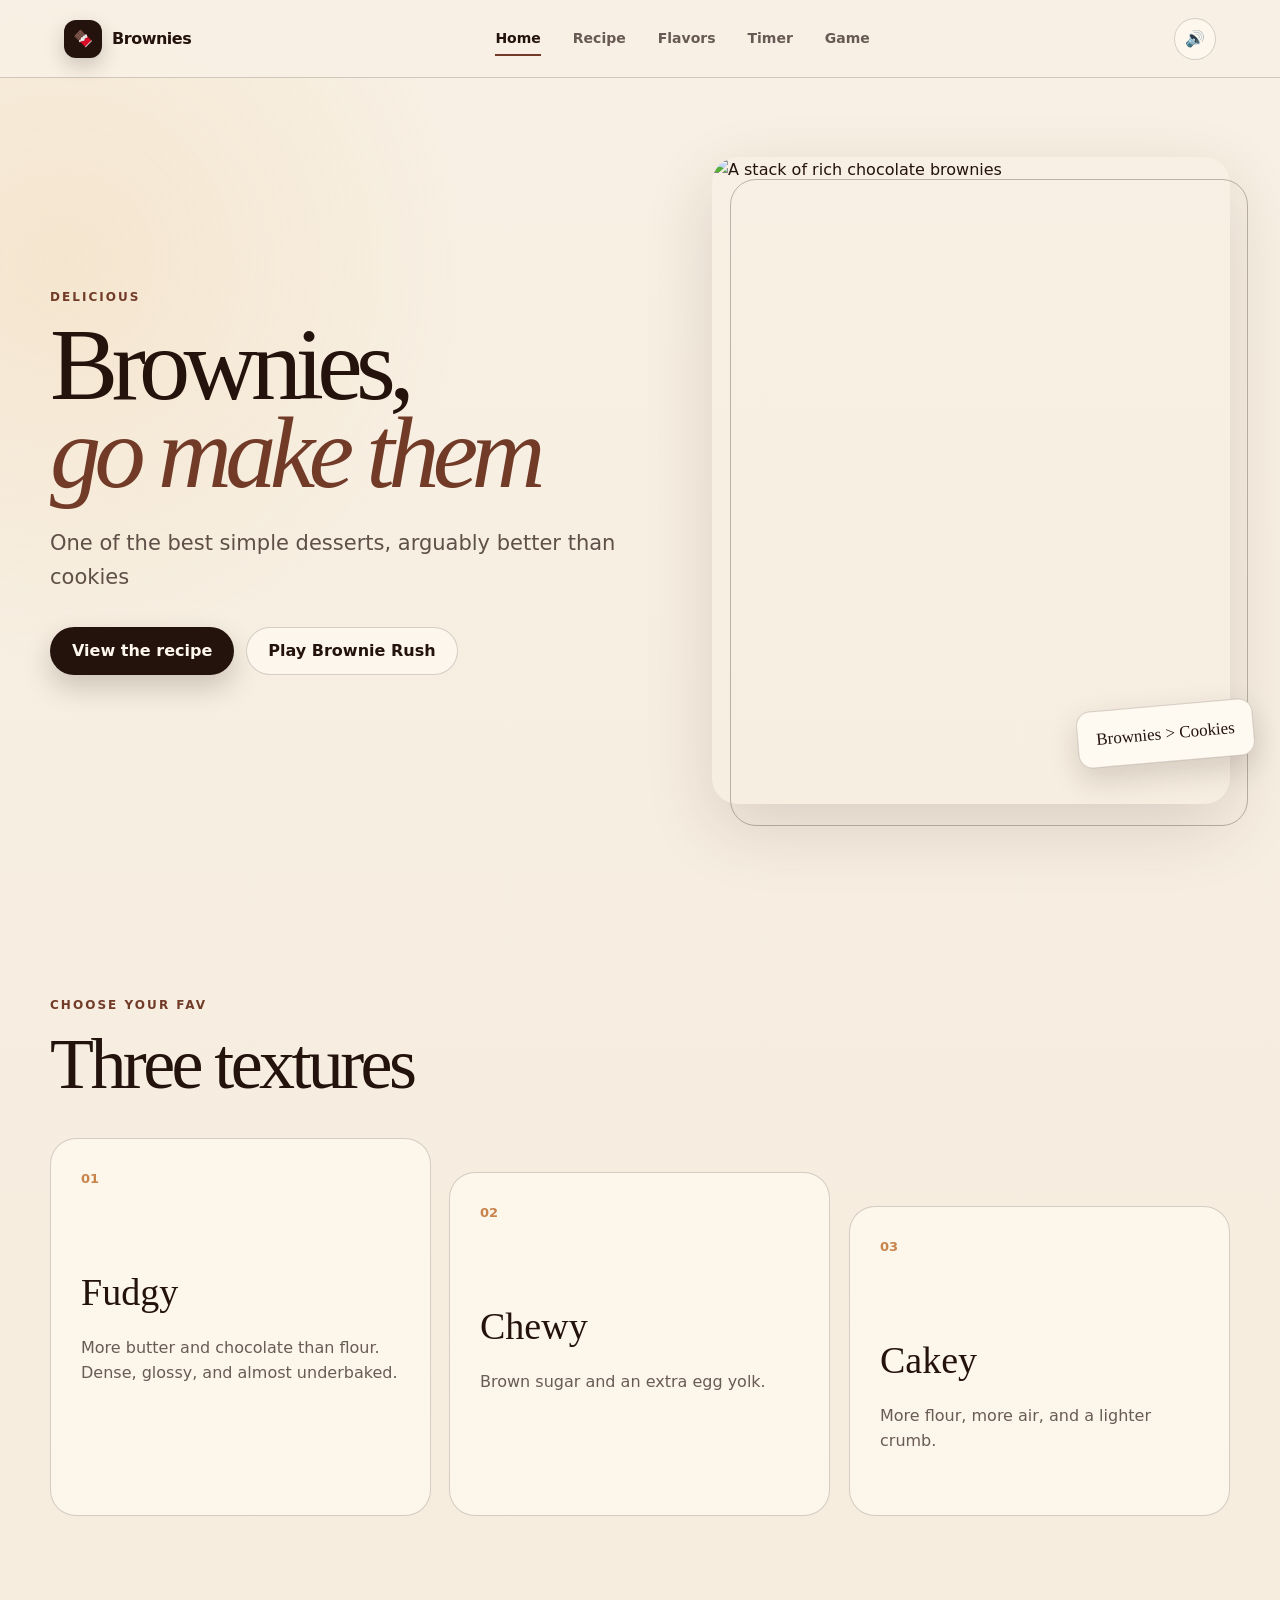
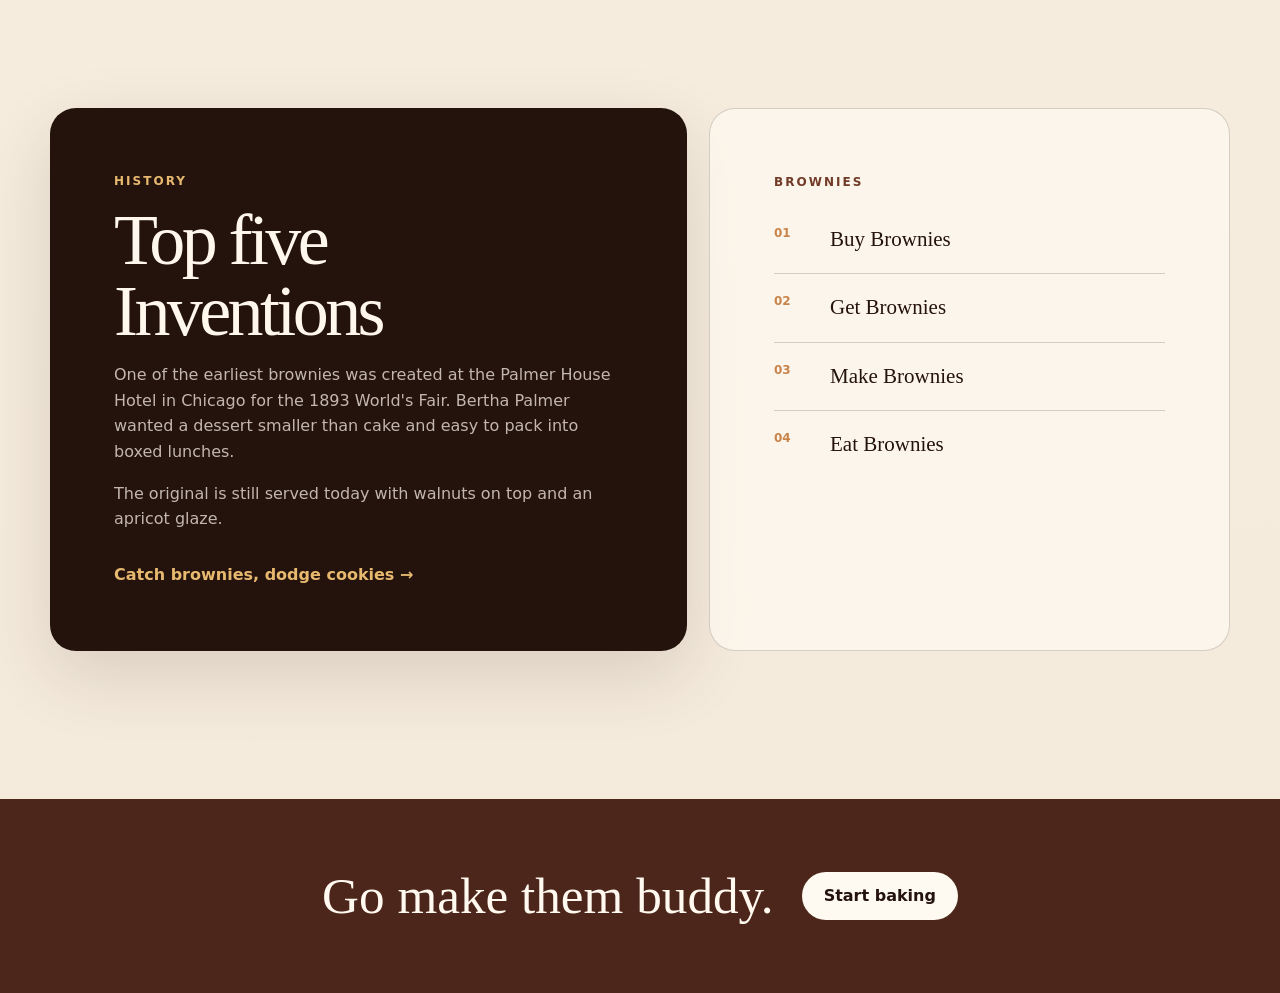
==== commit e4e7b556: "Update index.html" ====
--- a/index.html
+++ b/index.html
@@ -3,8 +3,8 @@
 <head>
     <meta charset="UTF-8">
     <meta name="viewport" content="width=device-width,initial-scale=1.0">
-    <meta name="description" content="Brownie Club is a cozy guide to fudgy brownies, flavor ideas, baking timers, and a fast brownie-catching game.">
-    <title>Brownie Club</title>
+    <meta name="description" content="Brownies">
+    <title>Brownies</title>
     <link rel="icon" href="favicon.svg" type="image/svg+xml">
     <link rel="icon" href="favicon-32.png" type="image/png" sizes="32x32">
     <link rel="shortcut icon" href="favicon.ico">
@@ -18,7 +18,7 @@
 <header class="site-header">
     <a class="brand" href="index.html" aria-label="Brownie Club home">
         <span class="brand-mark">🍫</span>
-        <span>Brownie Club</span>
+        <span>Brownies</span>
     </a>
     <button class="menu-button" type="button" aria-label="Open navigation" aria-expanded="false">Menu</button>
     <nav class="site-nav" aria-label="Main navigation">
@@ -34,9 +34,9 @@
 <main>
     <section class="hero section-shell">
         <div class="hero-copy reveal">
-            <p class="eyebrow">Est. in a small kitchen</p>
-            <h1>Brownies,<br><em>done properly.</em></h1>
-            <p class="hero-text">One good recipe, a few honest variations, and a game for while the pan is in the oven. Brownies are better than cookies and we are not arguing about it.</p>
+            <p class="eyebrow">Delicious</p>
+            <h1>Brownies,<br><em>go make them</em></h1>
+            <p class="hero-text">One of the best simple desserts, arguably better than cookies</p>
             <div class="button-row">
                 <a class="button button-primary" href="recipe.html">View the recipe</a>
                 <a class="button button-secondary" href="game.html">Play Brownie Rush</a>
@@ -44,14 +44,14 @@
         </div>
         <div class="hero-photo reveal">
             <img src="https://images.unsplash.com/photo-1590841609987-4ac211afdde1?auto=format&fit=crop&w=1200&q=85" alt="A stack of rich chocolate brownies">
-            <div class="photo-note">Best served slightly warm</div>
+            <div class="photo-note">Brownies > Cookies</div>
         </div>
     </section>
 
     <section class="texture-section section-shell">
         <div class="section-heading reveal">
-            <p class="eyebrow">Choose your corner</p>
-            <h2>Three respectable textures</h2>
+            <p class="eyebrow">Choose your fav</p>
+            <h2>Three textures</h2>
         </div>
         <div class="texture-grid">
             <article class="texture-card reveal">
@@ -62,45 +62,40 @@
             <article class="texture-card reveal">
                 <span class="card-number">02</span>
                 <h3>Chewy</h3>
-                <p>Brown sugar and an extra egg yolk create that satisfying pull-apart bite.</p>
+                <p>Brown sugar and an extra egg yolk.</p>
             </article>
             <article class="texture-card reveal">
                 <span class="card-number">03</span>
                 <h3>Cakey</h3>
-                <p>More flour, a little leavening, and a lighter crumb for the cake people.</p>
+                <p>More flour, more air, and a lighter crumb.</p>
             </article>
         </div>
     </section>
 
     <section class="split-section section-shell">
         <article class="history-card reveal">
-            <p class="eyebrow">A little history</p>
-            <h2>Small dessert,<br>large reputation.</h2>
+            <p class="eyebrow">History</p>
+            <h2>Top five<br>Inventions</h2>
             <p>One of the earliest brownies was created at the Palmer House Hotel in Chicago for the 1893 World's Fair. Bertha Palmer wanted a dessert smaller than cake and easy to pack into boxed lunches.</p>
             <p>The original is still served today with walnuts on top and an apricot glaze.</p>
             <a class="text-link" href="game.html">Catch brownies, dodge cookies →</a>
         </article>
         <article class="rules-card reveal">
-            <p class="eyebrow">House rules</p>
+            <p class="eyebrow">Brownies</p>
             <ul class="rule-list">
-                <li><span>01</span>Underbake by two minutes. Always.</li>
-                <li><span>02</span>Cool fully before cutting, or accept the consequences.</li>
-                <li><span>03</span>Edges and middles are both valid. Be kind.</li>
-                <li><span>04</span>Flaky salt on top is not optional.</li>
+                <li><span>01</span>Buy Brownies</li>
+                <li><span>02</span>Get Brownies</li>
+                <li><span>03</span>Make Brownies</li>
+                <li><span>04</span>Eat Brownies</li>
             </ul>
         </article>
     </section>
 
     <section class="closing-banner">
-        <p>Ready when the oven is.</p>
+        <p>Go make them buddy.</p>
         <a class="button button-light" href="recipe.html">Start baking</a>
     </section>
 </main>
 
-<footer class="site-footer">
-    <strong>Brownies &gt; Cookies</strong>
-    <span>Baked slowly, on purpose.</span>
-</footer>
-
 </body>
 </html>
--- a/styles.css
+++ b/styles.css
@@ -18,7 +18,7 @@
 html {
     min-height: 100%;
     background: #f8f0e4;
-    scroll-behavior: smooth;
+    scroll-behavior: auto;
     scroll-padding-top: 96px;
     scrollbar-color: rgba(77, 38, 27, 0.5) transparent;
     scrollbar-width: thin;
@@ -34,7 +34,7 @@
     font-family: Inter, ui-sans-serif, system-ui, -apple-system, BlinkMacSystemFont, "Segoe UI", sans-serif;
     line-height: 1.6;
     overflow-x: hidden;
-    overscroll-behavior-y: none;
+    overscroll-behavior-y: auto;
 }
 
 body::before {
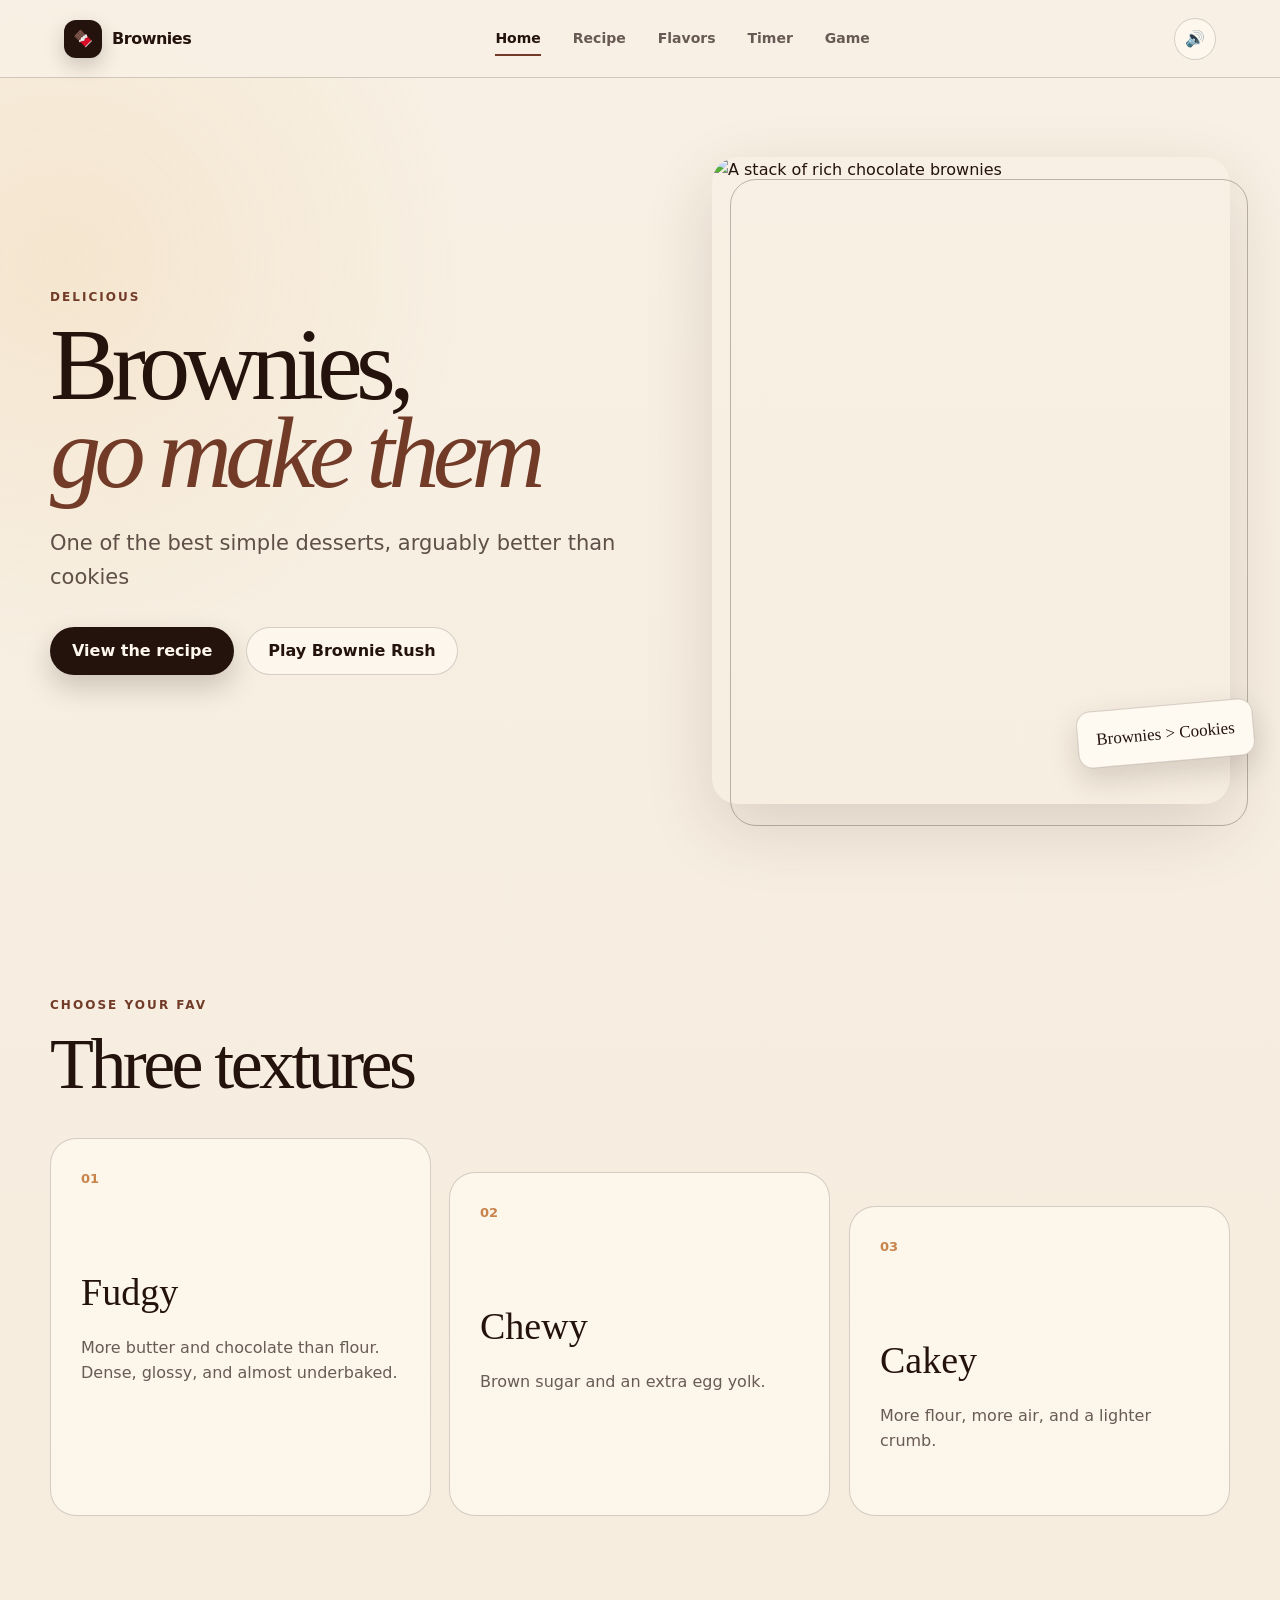
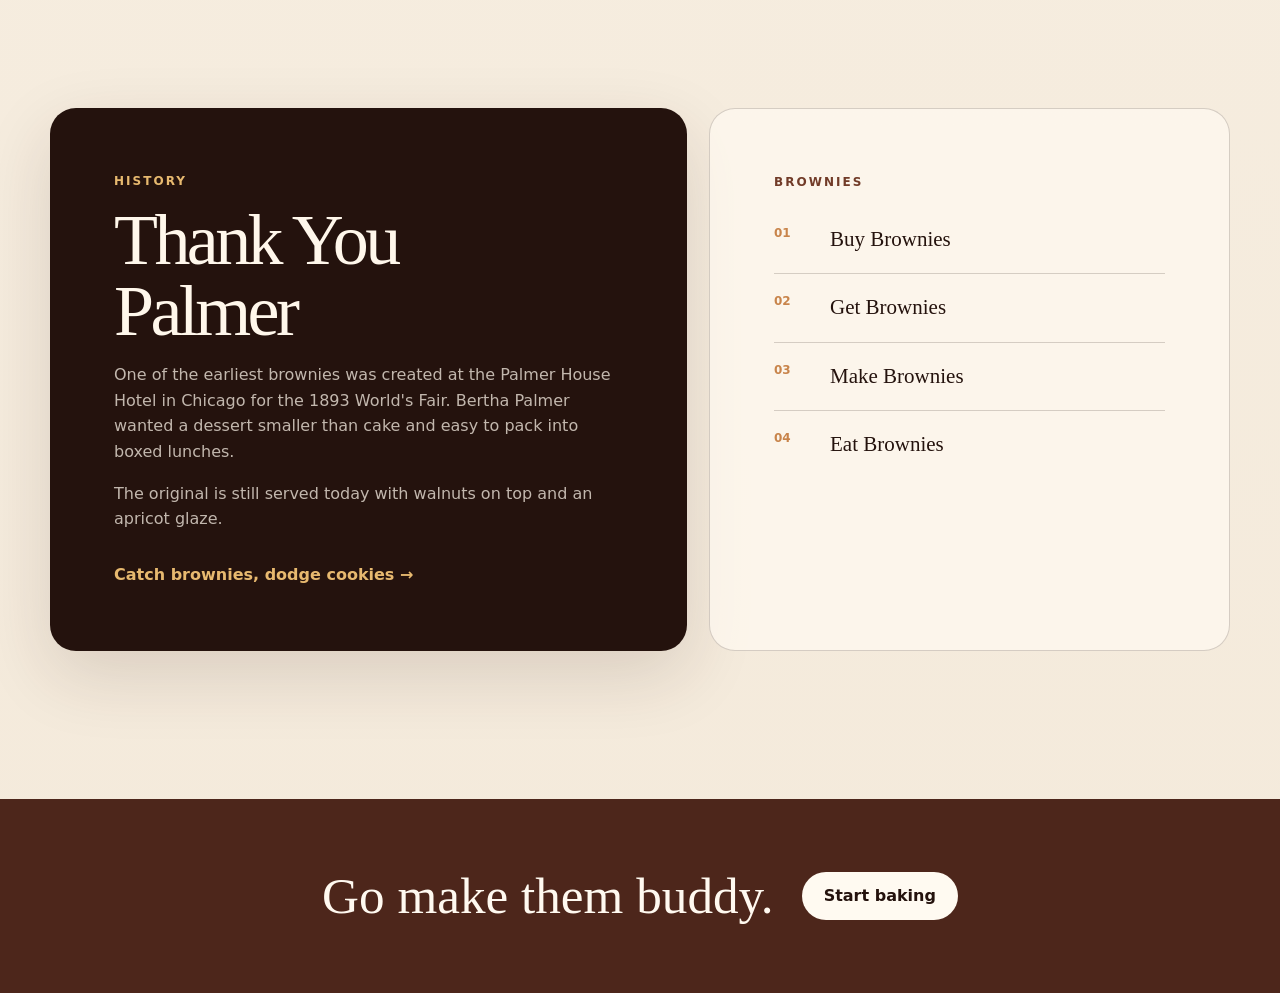
==== commit 75bc92f9: "Update index.html" ====
--- a/index.html
+++ b/index.html
@@ -75,7 +75,7 @@
     <section class="split-section section-shell">
         <article class="history-card reveal">
             <p class="eyebrow">History</p>
-            <h2>Top five<br>Inventions</h2>
+            <h2>Thank You<br>Palmer</h2>
             <p>One of the earliest brownies was created at the Palmer House Hotel in Chicago for the 1893 World's Fair. Bertha Palmer wanted a dessert smaller than cake and easy to pack into boxed lunches.</p>
             <p>The original is still served today with walnuts on top and an apricot glaze.</p>
             <a class="text-link" href="game.html">Catch brownies, dodge cookies →</a>
